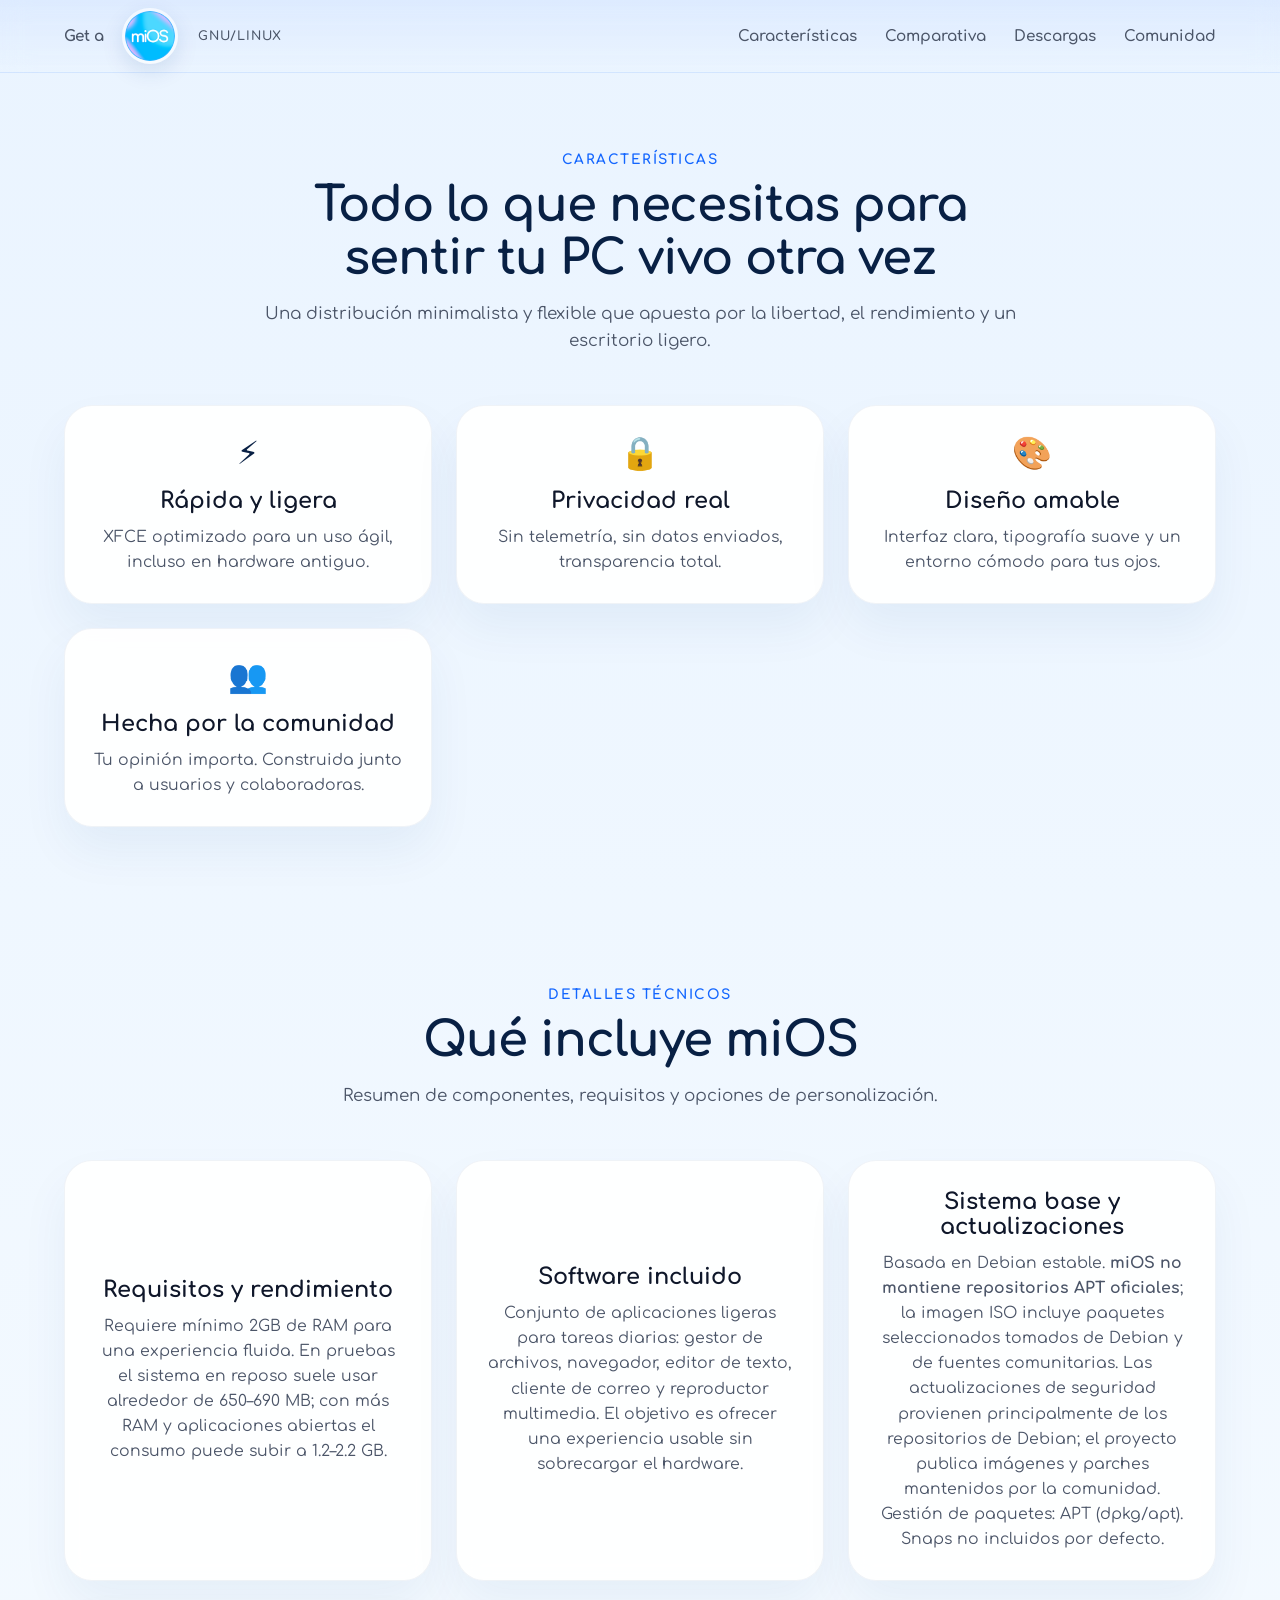
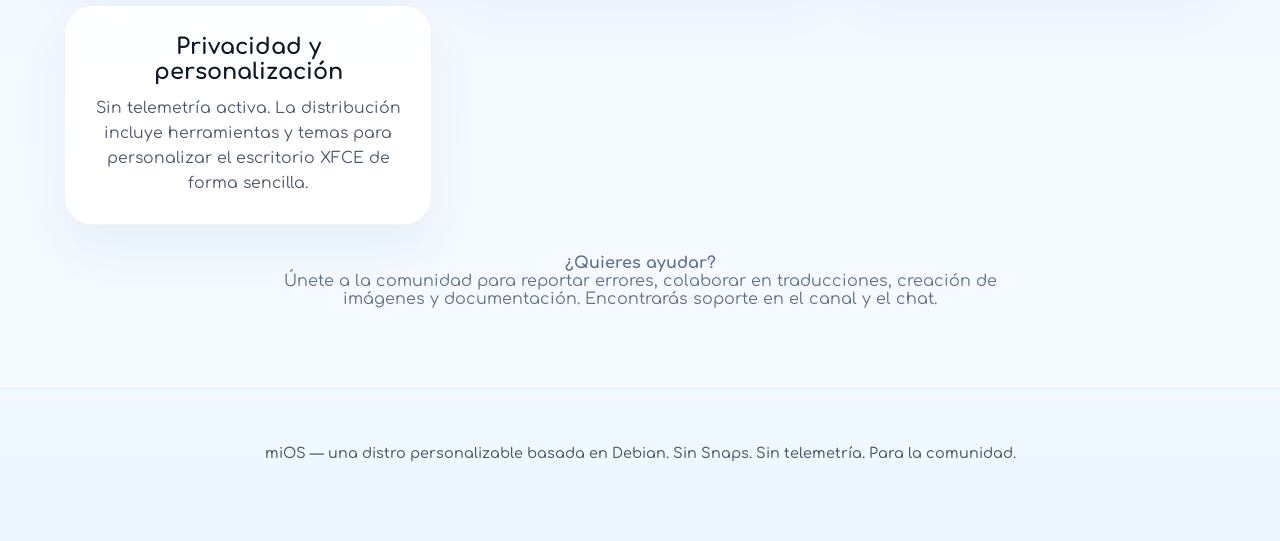
==== caracteristicas.html @ 677721b5 "Add files via upload" ====
<!DOCTYPE html>
<html lang="es">
<head>
  <meta charset="UTF-8" />
  <meta name="viewport" content="width=device-width, initial-scale=1.0" />
  <title>miOS — Características</title>
  <link rel="preconnect" href="https://fonts.googleapis.com" />
  <link rel="preconnect" href="https://fonts.gstatic.com" crossorigin />
  <link href="https://fonts.googleapis.com/css2?family=Comfortaa:wght@300;400;500;600;700&display=swap" rel="stylesheet" />
  <link rel="icon" href="favicon.svg" type="image/svg+xml" />
  <link rel="stylesheet" href="styles.css" />
</head>
<body>
  <header class="header">
    <div class="header-inner">
      <div class="brand">
        <span class="brand-get">Get a</span>
        <img class="brand-logo" src="logo-mios.png" alt="miOS logotipo" width="56" height="56" />
        <span class="brand-sub">GNU/Linux</span>
      </div>
      <nav>
        <a href="caracteristicas.html">Características</a>
        <a href="comparativa.html">Comparativa</a>
        <a href="descargas.html">Descargas</a>
        <a href="comunidad.html">Comunidad</a>
      </nav>
    </div>
  </header>

  <main>
    <section class="section">
      <div class="section-head">
        <span>Características</span>
        <h2 class="animate-letters">Todo lo que necesitas para sentir tu PC vivo otra vez</h2>
        <p>Una distribución minimalista y flexible que apuesta por la libertad, el rendimiento y un escritorio ligero.</p>
      </div>
      <div class="grid cards-grid">
        <article class="card">
          <div class="card-icon">⚡</div>
          <h3>Rápida y ligera</h3>
          <p>XFCE optimizado para un uso ágil, incluso en hardware antiguo.</p>
        </article>
        <article class="card">
          <div class="card-icon">🔒</div>
          <h3>Privacidad real</h3>
          <p>Sin telemetría, sin datos enviados, transparencia total.</p>
        </article>
        <article class="card">
          <div class="card-icon">🎨</div>
          <h3>Diseño amable</h3>
          <p>Interfaz clara, tipografía suave y un entorno cómodo para tus ojos.</p>
        </article>
        <article class="card">
          <div class="card-icon">👥</div>
          <h3>Hecha por la comunidad</h3>
          <p>Tu opinión importa. Construida junto a usuarios y colaboradoras.</p>
        </article>
      </div>
    </section>
    <section class="section">
      <div class="section-head">
        <span>Detalles técnicos</span>
        <h2 class="animate-letters">Qué incluye miOS</h2>
        <p>Resumen de componentes, requisitos y opciones de personalización.</p>
      </div>

      <div class="grid cards-grid">
        <article class="card">
          <h3>Requisitos y rendimiento</h3>
          <p>Requiere mínimo 2GB de RAM para una experiencia fluida. En pruebas el sistema en reposo suele usar alrededor de 650–690 MB; con más RAM y aplicaciones abiertas el consumo puede subir a 1.2–2.2 GB.</p>
        </article>
        <article class="card">
          <h3>Software incluido</h3>
          <p>Conjunto de aplicaciones ligeras para tareas diarias: gestor de archivos, navegador, editor de texto, cliente de correo y reproductor multimedia. El objetivo es ofrecer una experiencia usable sin sobrecargar el hardware.</p>
        </article>
        <article class="card">
          <h3>Sistema base y actualizaciones</h3>
          <p>Basada en Debian estable. <strong>miOS no mantiene repositorios APT oficiales</strong>; la imagen ISO incluye paquetes seleccionados tomados de Debian y de fuentes comunitarias. Las actualizaciones de seguridad provienen principalmente de los repositorios de Debian; el proyecto publica imágenes y parches mantenidos por la comunidad.</p>
          <p>Gestión de paquetes: APT (dpkg/apt). Snaps no incluidos por defecto.</p>
        </article>
        <article class="card">
          <h3>Privacidad y personalización</h3>
          <p>Sin telemetría activa. La distribución incluye herramientas y temas para personalizar el escritorio XFCE de forma sencilla.</p>
        </article>
      </div>

      <div style="max-width:760px;margin:28px auto 0;text-align:center;color:#5d6f8a;">
        <h4>¿Quieres ayudar?</h4>
        <p>Únete a la comunidad para reportar errores, colaborar en traducciones, creación de imágenes y documentación. Encontrarás soporte en el canal y el chat.</p>
      </div>
    </section>
  </main>

  <footer class="footer">
    <p>miOS — una distro personalizable basada en Debian. Sin Snaps. Sin telemetría. Para la comunidad.</p>
  </footer>

  <script src="script.js"></script>
</body>
</html>
---- styles.css ----
/* ========================================================
   miOS - Hoja de Estilos Oficial (Rediseño Universal y Fluido)
   Aesthetic: Clean Modern Sans, Glassmorphism & Vibrant Gradients
   Optimizado para "Tostadoras" (Hardware de 2001 a la Actualidad)
   ======================================================== */

@import url('https://fonts.googleapis.com/css2?family=Comfortaa:wght@300;400;700&display=swap');

:root {
  color-scheme: light;
  --bg: linear-gradient(180deg, #eaf4ff, #f6fbff);
  --surface: rgba(255, 255, 255, 0.92);
  --surface-pure: #ffffff;
  --surface-soft: #f4f9ff;
  --text: #082044;
  --muted: #4b5568;
  --accent: #1366ff;
  --accent-gradient: linear-gradient(135deg, #1366ff 0%, #3b86ff 40%, #80b9ff 100%);
  --accent-dark: #0b4fd1;
  --danger: #ef4444;
  --border: rgba(15, 50, 120, 0.06);
  --shadow: 0 24px 48px rgba(11, 61, 136, 0.06);
  --shadow-hover: 0 30px 60px rgba(19, 102, 255, 0.12);
  --radius: 28px;
  --btn-radius: 20px;
}

* {
  box-sizing: border-box;
  margin: 0;
  padding: 0;
}

html, body {
  min-height: 100%;
  font-family: 'Comfortaa', system-ui, -apple-system, BlinkMacSystemFont, 'Segoe UI', Roboto, 'Helvetica Neue', Arial, sans-serif;
  background: var(--bg);
  color: var(--text);
  scroll-behavior: smooth;
  text-align: center; /* Centrado base para herencia limpia */
}

body {
  -webkit-font-smoothing: antialiased;
  text-rendering: optimizeLegibility;
  position: relative;
  overflow-x: hidden;
}

/* Fondo Dinámico Ambiental (Visible en páginas secundarias y pie de página) */
body::before {
  content: "";
  position: fixed;
  top: 0; left: 0; width: 100vw; height: 100vh;
  background: 
    radial-gradient(circle at 10% 20%, rgba(19,102,255,0.06), transparent 36%),
    radial-gradient(circle at 85% 8%, rgba(59,134,255,0.04), transparent 36%),
    radial-gradient(circle at 50% 78%, rgba(128,185,255,0.03), transparent 50%);
  z-index: -2;
  pointer-events: none;
}

/* Header con Efecto Glassmorphism */
.header {
  position: fixed;
  inset: 0 0 auto 0;
  background: linear-gradient(180deg, rgba(19,102,255,0.06), rgba(255,255,255,0.04));
  backdrop-filter: blur(14px);
  -webkit-backdrop-filter: blur(14px);
  border-bottom: 1px solid rgba(19,102,255,0.06);
  z-index: 1000;
}

.header-inner {
  max-width: 1200px;
  margin: 0 auto;
  padding: 0 24px;
  height: 72px;
  display: flex;
  align-items: center;
  justify-content: space-between;
  gap: 24px;
}

.brand {
  display: flex;
  flex-direction: row;
  gap: 12px;
  align-items: center;
  text-align: left; /* Alineación limpia para la identidad visual */
}

.brand-label {
  font-size: 1.4rem;
  font-weight: 800;
  letter-spacing: -0.5px;
  background: var(--accent-gradient);
  background-size: 300% 300%;
  -webkit-background-clip: text;
  -webkit-text-fill-color: transparent;
  animation: gradientMove 8s ease infinite;
}

.brand-sub {
  font-size: 0.8rem;
  font-weight: 600;
  color: var(--muted);
  text-transform: uppercase;
  letter-spacing: 1px;
}

.brand-logo {
  width: 56px;
  height: 56px;
  object-fit: cover;
  border-radius: 50%;
  box-shadow: 0 8px 22px rgba(11, 61, 136, 0.12);
  border: 3px solid rgba(255,255,255,0.6);
}

.brand-text {
  display: flex;
  flex-direction: column;
  gap: 2px;
}

.brand-get {
  font-size: 0.95rem;
  font-weight: 700;
  color: var(--muted);
  margin-right: 6px;
  text-transform: none;
}

.brand-sub {
  font-size: 0.78rem;
  font-weight: 600;
  color: var(--muted);
  text-transform: uppercase;
  letter-spacing: 0.8px;
  margin-left: 8px;
}

nav {
  display: flex;
  gap: 28px;
  flex-wrap: wrap;
}

nav a {
  color: var(--muted);
  text-decoration: none;
  font-weight: 600;
  font-size: 0.95rem;
  transition: color 0.2s ease, transform 0.2s ease;
}

nav a:hover {
  color: var(--accent);
}

main {
  padding-top: 72px;
}

/* ========================================================
   SECCIÓN HÉROE (CON CAPTURA DE PANTALLA DE FONDO)
   ======================================================== */
.hero {
  min-height: calc(100vh - 72px);
  display: flex;
  align-items: center;
  justify-content: center;
  padding: 40px 24px;
  
  /* Filtro de iluminación + llamado a tu imagen de fondo */
  background: linear-gradient(180deg, rgba(19,102,255,0.06), rgba(128,185,255,0.03)), url('imagen.png') no-repeat center center;
  background-size: cover;
  background-attachment: scroll; /* Vital para evitar tirones (lag) en micros antiguos */
  position: relative;
}

/* Línea divisoria matemática exacta antes del corte a blanco */
.hero::after {
  content: "";
  position: absolute;
  bottom: 0;
  left: 0;
  width: 100%;
  height: 1px;
  background: linear-gradient(90deg, transparent, var(--border), transparent);
  z-index: 5;
}

.hero-shell {
  width: min(1100px, 100%);
  margin: 0 auto;
  display: flex;
  align-items: center;
  gap: 32px;
  justify-content: center;
  flex-wrap: wrap;
}

.hero-media {
  flex: 1 1 420px;
  display: flex;
  align-items: center;
  justify-content: center;
}

.device-img {
  width: 100%;
  max-width: 520px;
  height: auto;
  border-radius: var(--radius);
  box-shadow: var(--shadow);
  object-fit: cover;
}

figure { margin: 0; }

img { max-width: 100%; height: auto; display: block; }

.glow-card .card-info { padding: 36px; border-radius: var(--radius); display:flex; flex-direction:column; align-items:center; }

.hero-copy {
  position: relative;
  background: linear-gradient(180deg, rgba(255,255,255,0.95), rgba(240,249,255,0.9));
  backdrop-filter: blur(18px);
  -webkit-backdrop-filter: blur(18px);
  border: 1px solid rgba(19,102,255,0.06);
  border-radius: var(--radius);
  padding: 60px 40px;
  box-shadow: var(--shadow);
  display: flex;
  flex-direction: column;
  align-items: center; /* Centrado absoluto de los elementos hijos */
  justify-content: center;
}

.eyebrow {
  display: inline-flex;
  padding: 8px 16px;
  background: linear-gradient(90deg, rgba(19,102,255,0.08), rgba(59,134,255,0.06));
  border-radius: 999px;
  color: var(--accent);
  font-size: 0.85rem;
  font-weight: 700;
  text-transform: uppercase;
  letter-spacing: 1.2px;
  margin-bottom: 24px;
}

.hero h1.animate-letters {
  margin: 0;
  font-size: clamp(2.2rem, 5vw, 3.2rem);
  font-weight: 700;
  line-height: 1.05;
  letter-spacing: -0.5px;
  color: var(--accent-dark);
  background: none;
  -webkit-background-clip: unset;
  -webkit-text-fill-color: unset;
  animation: none;
}

.hero-text {
  margin: 24px auto 32px;
  max-width: 650px;
  color: var(--muted);
  font-size: 1.15rem;
  line-height: 1.7;
  text-align: center;
}

.hero-pill-group {
  display: inline-flex;
  flex-wrap: wrap;
  justify-content: center;
  gap: 10px;
  margin-bottom: 36px;
}

.hero-pill-group span {
  display: inline-flex;
  align-items: center;
  justify-content: center;
  padding: 10px 18px;
  border-radius: 999px;
  background: linear-gradient(90deg, rgba(19,102,255,0.06), rgba(59,134,255,0.04));
  border: 1px solid rgba(19,102,255,0.08);
  color: var(--accent);
  font-weight: 600;
  font-size: 0.9rem;
}

.hero-buttons {
  display: flex;
  justify-content: center;
  gap: 16px;
  flex-wrap: wrap;
  margin-bottom: 24px;
  width: 100%;
}

/* Botones Universales Centrados */
.btn {
  display: inline-flex;
  align-items: center;
  justify-content: center;
  padding: 14px 28px;
  border-radius: var(--btn-radius);
  font-weight: 700;
  font-size: 0.95rem;
  text-decoration: none;
  /* El uso selectivo de transform asegura aceleración nativa por GPU */
  transition: transform 0.2s cubic-bezier(0.25, 1, 0.5, 1), box-shadow 0.2s ease;
  cursor: pointer;
  will-change: transform;
}

.btn::after {
  content: '→';
  margin-left: 8px;
  transition: transform 0.2s ease;
}

.btn:hover {
  transform: translateY(-2px);
}

.btn:hover::after {
  transform: translateX(4px);
}

.primary {
  background: linear-gradient(135deg, #1366ff 0%, #2d86ff 60%);
  color: #ffffff;
  box-shadow: 0 10px 25px rgba(45, 108, 255, 0.2);
}

.primary:hover {
  box-shadow: 0 15px 30px rgba(45, 108, 255, 0.3);
}

.outline {
  color: var(--text);
  border: 1px solid rgba(11, 61, 136, 0.06);
  background: rgba(255, 255, 255, 0.88);
  backdrop-filter: blur(8px);
}

.outline:hover {
  background: rgba(255, 255, 255, 1);
  border-color: rgba(15, 23, 42, 0.3);
}

.hero-note {
  margin-top: 16px;
  color: var(--muted);
  font-size: 0.9rem;
  width: 100%;
}

/* ========================================================
   SECCIONES DE CONTENIDO (FONDO BLANCO PURO)
   ======================================================== */
.quick-links {
  background: #ffffff !important; /* Fuerza el fondo blanco solicitado */
  position: relative;
  z-index: 10;
  box-shadow: 0 -15px 40px rgba(15, 23, 42, 0.02);
}

.section {
  padding: 80px 24px;
  max-width: 1200px;
  margin: 0 auto;
}

.section-head {
  max-width: 760px;
  margin: 0 auto 50px;
  text-align: center;
  display: flex;
  flex-direction: column;
  align-items: center;
}

.section-head span {
  display: inline-block;
  margin-bottom: 12px;
  color: var(--accent);
  font-size: 0.85rem;
  font-weight: 700;
  text-transform: uppercase;
  letter-spacing: 1.5px;
}

.section-head h2 {
  margin: 0;
  font-size: clamp(2.2rem, 4vw, 3rem);
  font-weight: 800;
  letter-spacing: -1px;
  text-align: center;
}

.section-head p {
  margin-top: 16px;
  color: var(--muted);
  font-size: 1.05rem;
  line-height: 1.6;
  text-align: center;
}

/* Grillas y Tarjetas Centradas con Esquinas de 28px */
.grid {
  display: grid;
  gap: 24px;
}

.cards-grid {
  grid-template-columns: repeat(auto-fit, minmax(280px, 1fr));
  width: 100%;
}

.card,
.compare-card,
.community-card,
.download-card {
  background: var(--surface);
  backdrop-filter: blur(10px);
  -webkit-backdrop-filter: blur(10px);
  border: 1px solid var(--border);
  border-radius: var(--radius);
  padding: 28px;
  box-shadow: var(--shadow);
  display: flex;
  flex-direction: column;
  align-items: center; /* Todo el contenido interno centrado */
  justify-content: center;
  text-align: center;
  transition: transform 0.25s cubic-bezier(0.25, 1, 0.5, 1), box-shadow 0.25s ease;
  will-change: transform;
}

.card > a { display: block; width: 100%; height: 100%; color: inherit; text-decoration: none; }
.card > a:focus { outline: none; }

.card:hover,
.compare-card:hover,
.community-card:hover,
.download-card:hover {
  transform: translateY(-4px);
  box-shadow: var(--shadow-hover);
  border-color: rgba(45, 108, 255, 0.25);
}

.card-icon {
  font-size: 2rem;
  margin-bottom: 16px;
  display: inline-block;
}

.card h3,
.compare-card h3,
.community-card h3,
.download-card h3 {
  font-size: 1.4rem;
  font-weight: 700;
  margin-bottom: 12px;
  color: #0f172a;
  text-align: center;
}

.card p,
.compare-card p,
.community-card p,
.download-card p {
  color: var(--muted);
  line-height: 1.6;
  font-size: 0.98rem;
  text-align: center;
}

/* Sección Comparativa */
.compare-grid {
  grid-template-columns: repeat(auto-fit, minmax(320px, 1fr));
}

.compare-card {
  align-items: center;
}

.compare-brand {
  display: flex;
  flex-direction: column;
  align-items: center;
  gap: 12px;
  margin-bottom: 24px;
}

.miOS-mark {
  display: inline-flex;
  align-items: center;
  justify-content: center;
  padding: 6px 16px;
  border-radius: 999px;
  background: linear-gradient(135deg, rgba(45, 108, 255, 0.15), rgba(138, 43, 226, 0.15));
  color: var(--accent);
  font-weight: 700;
  font-size: 0.9rem;
}

.compare-card ul {
  list-style: none;
  display: flex;
  flex-direction: column;
  gap: 12px;
  width: 100%;
}

.compare-card li {
  font-size: 0.95rem;
  color: var(--muted);
  line-height: 1.5;
  text-align: center;
}

.compare-card.highlight {
  border-color: rgba(138, 43, 226, 0.3);
  background: linear-gradient(180deg, rgba(255, 255, 255, 0.9), rgba(248, 250, 252, 0.6));
}

/* Sección Descargas Unificada con Degradados */
.glow-card {
  max-width: 850px;
  margin: 0 auto;
  background: linear-gradient(180deg, rgba(255,255,255,0.96), rgba(240,249,255,0.9));
  border: 1px solid rgba(19,102,255,0.06);
  box-shadow: 0 28px 64px rgba(11, 61, 136, 0.06);
  display: flex;
  flex-direction: column;
  align-items: center;
}

.glow-card .card-info h3 {
  font-size: 1.8rem;
  background: var(--accent-gradient);
  background-size: 300% 300%;
  -webkit-background-clip: text;
  -webkit-text-fill-color: transparent;
  margin-bottom: 12px;
  animation: gradientMove 6s ease infinite;
}

.download-links-wrapper {
  display: flex;
  flex-direction: column;
  gap: 16px;
  margin-top: 28px;
  width: 100%;
  justify-content: center;
}

@media (min-width: 768px) {
  .download-links-wrapper {
    flex-direction: row;
  }
}

.btn.gradient-btn {
  flex: 1;
  background: linear-gradient(135deg, #1366ff, #3b86ff);
  color: #ffffff;
  border: none;
  border-radius: var(--btn-radius);
  padding: 16px 24px;
  font-weight: 700;
  box-shadow: 0 8px 20px rgba(45, 108, 255, 0.15);
}

.btn.gradient-btn:hover {
  background: linear-gradient(135deg, #1ebd74, #2d6cff);
  box-shadow: 0 12px 28px rgba(30, 189, 116, 0.25);
}

.btn.gradient-btn.alternate {
  background: linear-gradient(135deg, #8a2be2, #1ebd74);
  box-shadow: 0 8px 20px rgba(138, 43, 226, 0.15);
}

.btn.gradient-btn.alternate:hover {
  background: linear-gradient(135deg, #2d6cff, #8a2be2);
  box-shadow: 0 12px 28px rgba(45, 108, 255, 0.25);
}

/* Descargas: items con miniatura de dispositivos */
.download-item {
  display: flex;
  gap: 18px;
  align-items: center;
  background: rgba(255,255,255,0.98);
  border: 1px solid var(--border);
  border-radius: 18px;
  padding: 12px;
  box-shadow: 0 8px 24px rgba(11, 61, 136, 0.04);
  width: 100%;
}

.download-thumb {
  width: 140px;
  height: auto;
  border-radius: 12px;
  object-fit: cover;
  flex: 0 0 140px;
}

.download-info {
  flex: 1;
  text-align: left;
}

.download-info .btn { margin: 0; }

@media (max-width: 767px) {
  .download-links-wrapper { flex-direction: column; }
  .download-item { flex-direction: column; text-align: center; }
  .download-thumb { width: 60%; flex: 0 0 auto; }
  .download-info { text-align: center; }
}

/* Código y pre-etiquetas */
pre {
  background: #0f172a;
  color: #f8fafc;
  padding: 16px;
  border-radius: 14px;
  overflow-x: auto;
  font-family: monospace;
  font-size: 0.9rem;
  margin: 14px auto 0;
  display: inline-block;
  max-width: 100%;
  text-align: left; /* El código se mantiene legible de izquierda a derecha */
}

/* Footer Centrado */
.footer {
  padding: 56px 24px 80px;
  text-align: center;
  border-top: 1px solid rgba(19,102,255,0.05);
  background: linear-gradient(180deg, rgba(240,249,255,0.9), rgba(235,245,255,0.94));
}

.footer p {
  font-size: 0.9rem;
  color: var(--muted);
  font-weight: 500;
  margin: 0 auto;
}

/* Preservar estricto el caso del nombre de la marca miOS */
.animate-letters, .brand-label, .miOS-mark {
  text-transform: none !important;
}

/* ========================================================
   SISTEMA DE ANIMACIONES CON ACELERACIÓN POR HARDWARE (GPU)
   ======================================================== */

/* 1. Movimiento del Gradiente Textual */
@keyframes gradientMove {
  0% { background-position: 0% 50%; }
  50% { background-position: 100% 50%; }
  100% { background-position: 0% 50%; }
}

/* 2. Animación ligera de carga de texto */
.letter {
  display: inline-block;
  opacity: 0;
  transform: translateY(6px);
  animation: letterFade 500ms cubic-bezier(0.16, 1, 0.3, 1) forwards;
  will-change: transform, opacity;
}

@keyframes letterFade {
  to { opacity: 1; transform: translateY(0); }
}

/* 3. Rebote sutil del Emoji sin romper la estructura */
.emoji {
  display: inline-block;
  animation: emojiBounce 3s ease-in-out infinite;
  will-change: transform;
}

@keyframes emojiBounce {
  0%, 100% { transform: translateY(0); }
  50% { transform: translateY(-4px); }
}

/* Soporte de accesibilidad para evitar consumo de batería o mareos en PCs muy antiguas */
@media (prefers-reduced-motion: reduce) {
  *, .brand-label, .hero h1.animate-letters, .emoji, .btn {
    animation: none !important;
    transition: none !important;
    transform: none !important;
    backdrop-filter: none !important;
  }
}

/* Media Queries Responsivas Completamente Centradas */
@media (max-width: 768px) {
  .header-inner {
    height: auto;
    padding: 14px 24px;
    flex-direction: column;
    gap: 12px;
    align-items: center;
  }
  .brand {
    align-items: center;
    text-align: center;
  }
  .brand-logo { width: 48px; height: 48px; }
  .hero-shell {
    flex-direction: column;
    gap: 18px;
  }
  nav {
    justify-content: center;
  }
  main {
    padding-top: 120px;
  }
  .hero-copy {
    padding: 36px 18px;
  }
  .section {
    padding: 60px 20px;
  }
}

/* Instagram announcement badge */
.instagram-announcement {
  margin: 24px auto;
  text-align: center;
}
.instagram-announcement .badge.nuevo {
  display: inline-block;
  padding: 6px 14px;
  border-radius: 999px;
  background: linear-gradient(90deg, #7b61ff 0%, #a86bff 100%);
  color: #ffffff;
  font-weight: 800;
  font-size: 0.85rem;
  letter-spacing: 1px;
  margin-bottom: 12px;
  box-shadow: 0 10px 30px rgba(122,63,255,0.12);
}
.instagram-announcement .instagram-text {
  display: inline-block;
  margin: 0;
  padding: 14px 18px;
  background: var(--surface);
  border: 1px solid var(--border);
  border-radius: var(--radius);
  box-shadow: var(--shadow);
  color: var(--text);
  font-weight: 600;
}
.instagram-announcement .instagram-text a {
  color: var(--accent-dark);
  text-decoration: none;
  font-weight: 700;
}
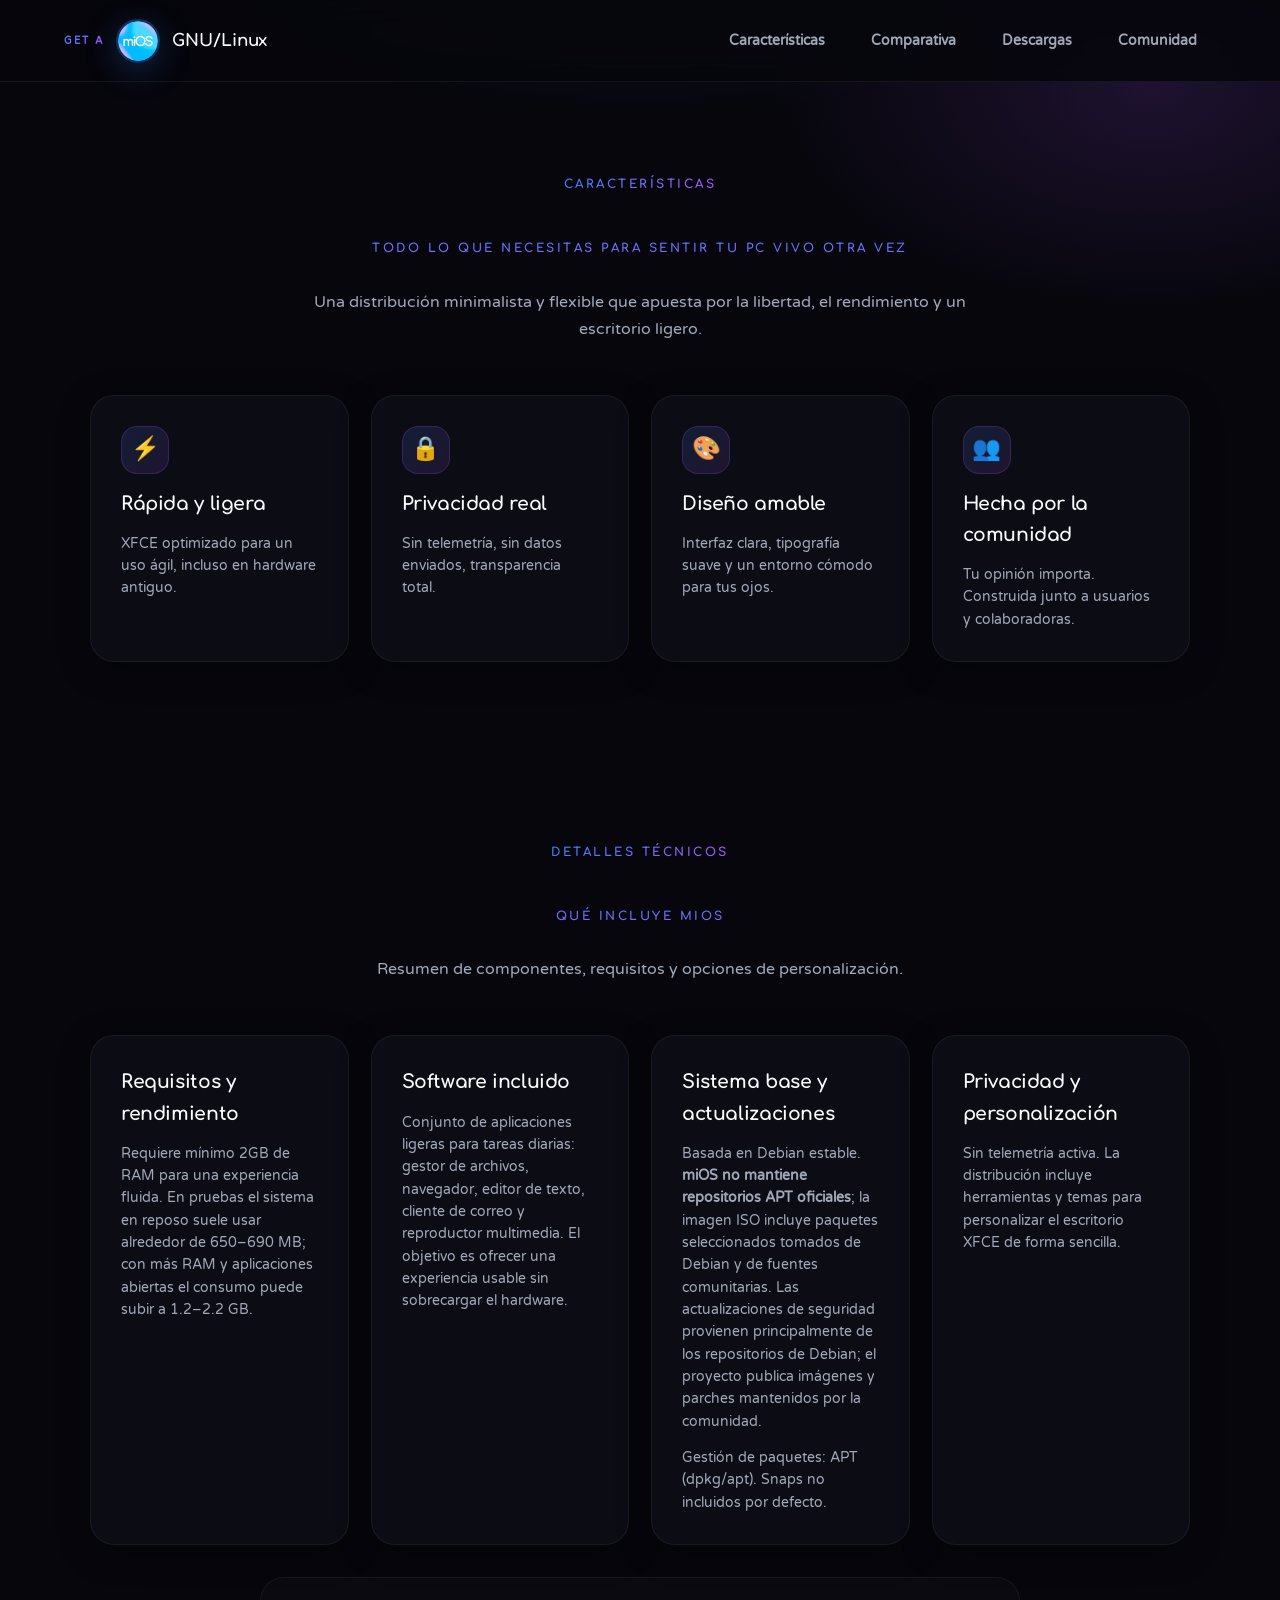
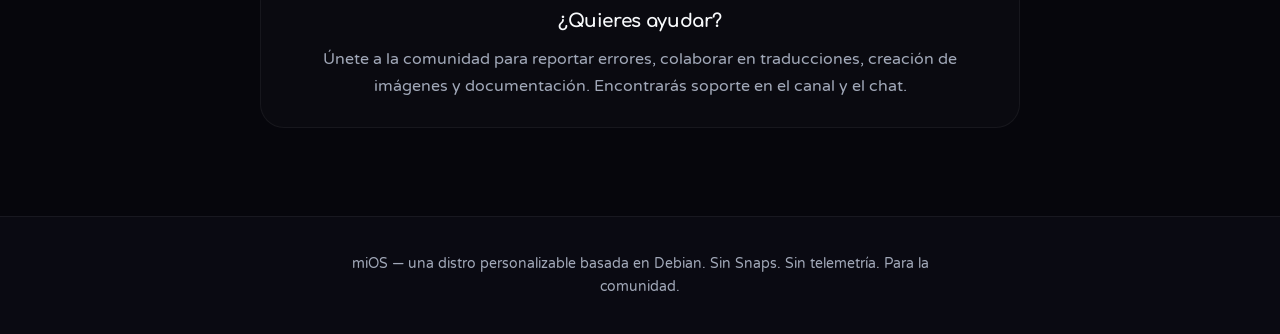
==== commit 745fdf07: "Add files via upload" ====
--- a/caracteristicas.html
+++ b/caracteristicas.html
@@ -6,18 +6,18 @@
   <title>miOS — Características</title>
   <link rel="preconnect" href="https://fonts.googleapis.com" />
   <link rel="preconnect" href="https://fonts.gstatic.com" crossorigin />
-  <link href="https://fonts.googleapis.com/css2?family=Comfortaa:wght@300;400;500;600;700&display=swap" rel="stylesheet" />
+  <link href="https://fonts.googleapis.com/css2?family=Comfortaa:wght@400;600;700&family=Varela+Round&display=swap" rel="stylesheet" />
   <link rel="icon" href="favicon.svg" type="image/svg+xml" />
   <link rel="stylesheet" href="styles.css" />
 </head>
 <body>
   <header class="header">
     <div class="header-inner">
-      <div class="brand">
+      <a href="index.html" class="brand">
         <span class="brand-get">Get a</span>
-        <img class="brand-logo" src="logo-mios.png" alt="miOS logotipo" width="56" height="56" />
+        <img class="brand-logo" src="logo-mios.png" alt="miOS logotipo" width="44" height="44" />
         <span class="brand-sub">GNU/Linux</span>
-      </div>
+      </a>
       <nav>
         <a href="caracteristicas.html">Características</a>
         <a href="comparativa.html">Comparativa</a>
@@ -84,7 +84,7 @@
         </article>
       </div>
 
-      <div style="max-width:760px;margin:28px auto 0;text-align:center;color:#5d6f8a;">
+      <div class="cta-block">
         <h4>¿Quieres ayudar?</h4>
         <p>Únete a la comunidad para reportar errores, colaborar en traducciones, creación de imágenes y documentación. Encontrarás soporte en el canal y el chat.</p>
       </div>
--- a/styles.css
+++ b/styles.css
@@ -1,28 +1,45 @@
-/* ========================================================
-   miOS - Hoja de Estilos Oficial (Rediseño Universal y Fluido)
-   Aesthetic: Clean Modern Sans, Glassmorphism & Vibrant Gradients
-   Optimizado para "Tostadoras" (Hardware de 2001 a la Actualidad)
-   ======================================================== */
-
-@import url('https://fonts.googleapis.com/css2?family=Comfortaa:wght@300;400;700&display=swap');
+/* ==========================================================================
+   miOS — Sistema de diseño (Comfortaa + Varela Round · azul · púrpura)
+   ========================================================================== */
+
+@import url('https://fonts.googleapis.com/css2?family=Comfortaa:wght@400;600;700&family=Varela+Round&display=swap');
 
 :root {
-  color-scheme: light;
-  --bg: linear-gradient(180deg, #eaf4ff, #f6fbff);
-  --surface: rgba(255, 255, 255, 0.92);
-  --surface-pure: #ffffff;
-  --surface-soft: #f4f9ff;
-  --text: #082044;
-  --muted: #4b5568;
-  --accent: #1366ff;
-  --accent-gradient: linear-gradient(135deg, #1366ff 0%, #3b86ff 40%, #80b9ff 100%);
-  --accent-dark: #0b4fd1;
-  --danger: #ef4444;
-  --border: rgba(15, 50, 120, 0.06);
-  --shadow: 0 24px 48px rgba(11, 61, 136, 0.06);
-  --shadow-hover: 0 30px 60px rgba(19, 102, 255, 0.12);
-  --radius: 28px;
-  --btn-radius: 20px;
+  --white: #ffffff;
+  --black: #050508;
+  --bg-dark: #06060c;
+  --bg-card: #0c0c14;
+  --bg-card-hover: #12121c;
+  --bg-contrast: #0a0a12;
+  --bg-elevated: #101018;
+
+  --text-light: #f8fafc;
+  --text-muted: #a1a8b8;
+
+  --accent-blue: #3b82f6;
+  --accent-blue-bright: #60a5fa;
+  --accent-purple: #a855f7;
+  --accent-purple-deep: #7c3aed;
+  --accent-cyan: #22d3ee;
+
+  --gradient-accent: linear-gradient(135deg, var(--accent-blue) 0%, var(--accent-purple) 100%);
+  --gradient-glow: radial-gradient(ellipse 80% 60% at 50% -20%, rgba(59, 130, 246, 0.22) 0%, transparent 55%),
+    radial-gradient(ellipse 60% 50% at 90% 10%, rgba(168, 85, 247, 0.15) 0%, transparent 50%);
+
+  --font-headings: 'Comfortaa', sans-serif;
+  --font-body: 'Varela Round', sans-serif;
+
+  --radius-md: 16px;
+  --radius-lg: 20px;
+  --radius-xl: 24px;
+  --radius-pill: 999px;
+
+  --shadow-soft: 0 8px 32px rgba(0, 0, 0, 0.35);
+  --shadow-card: 0 12px 40px rgba(0, 0, 0, 0.4), 0 0 0 1px rgba(255, 255, 255, 0.04);
+  --shadow-glow-blue: 0 8px 32px rgba(59, 130, 246, 0.25);
+  --shadow-glow-purple: 0 8px 32px rgba(168, 85, 247, 0.2);
+
+  --transition: all 0.35s cubic-bezier(0.16, 1, 0.3, 1);
 }
 
 * {
@@ -31,749 +48,927 @@
   padding: 0;
 }
 
-html, body {
-  min-height: 100%;
-  font-family: 'Comfortaa', system-ui, -apple-system, BlinkMacSystemFont, 'Segoe UI', Roboto, 'Helvetica Neue', Arial, sans-serif;
-  background: var(--bg);
-  color: var(--text);
+html {
   scroll-behavior: smooth;
-  text-align: center; /* Centrado base para herencia limpia */
 }
 
 body {
+  background-color: var(--bg-dark);
+  background-image: var(--gradient-glow);
+  background-attachment: fixed;
+  color: var(--text-light);
+  font-family: var(--font-body);
+  line-height: 1.65;
+  overflow-x: hidden;
   -webkit-font-smoothing: antialiased;
-  text-rendering: optimizeLegibility;
-  position: relative;
-  overflow-x: hidden;
-}
-
-/* Fondo Dinámico Ambiental (Visible en páginas secundarias y pie de página) */
-body::before {
-  content: "";
-  position: fixed;
-  top: 0; left: 0; width: 100vw; height: 100vh;
-  background: 
-    radial-gradient(circle at 10% 20%, rgba(19,102,255,0.06), transparent 36%),
-    radial-gradient(circle at 85% 8%, rgba(59,134,255,0.04), transparent 36%),
-    radial-gradient(circle at 50% 78%, rgba(128,185,255,0.03), transparent 50%);
-  z-index: -2;
-  pointer-events: none;
-}
-
-/* Header con Efecto Glassmorphism */
+}
+
+h1, h2, h3, h4,
+.section-head h2,
+.section-head h3,
+.hero h1,
+.card h3,
+.compare-info h3,
+.downloads-title-box h3,
+.glow-card h3,
+.community-card h3 {
+  font-family: var(--font-headings);
+  font-weight: 700;
+  letter-spacing: -0.02em;
+}
+
+/* ==========================================================================
+   HEADER & NAVEGACIÓN
+   ========================================================================== */
 .header {
-  position: fixed;
-  inset: 0 0 auto 0;
-  background: linear-gradient(180deg, rgba(19,102,255,0.06), rgba(255,255,255,0.04));
-  backdrop-filter: blur(14px);
-  -webkit-backdrop-filter: blur(14px);
-  border-bottom: 1px solid rgba(19,102,255,0.06);
-  z-index: 1000;
+  background: rgba(6, 6, 12, 0.88);
+  backdrop-filter: blur(16px);
+  -webkit-backdrop-filter: blur(16px);
+  border-bottom: 1px solid rgba(255, 255, 255, 0.06);
+  position: sticky;
+  top: 0;
+  z-index: 100;
+  transition: transform 0.35s cubic-bezier(0.16, 1, 0.3, 1);
 }
 
 .header-inner {
   max-width: 1200px;
   margin: 0 auto;
-  padding: 0 24px;
-  height: 72px;
-  display: flex;
+  padding: 18px 24px;
+  display: flex;
+  justify-content: space-between;
   align-items: center;
-  justify-content: space-between;
-  gap: 24px;
 }
 
 .brand {
   display: flex;
-  flex-direction: row;
+  align-items: center;
   gap: 12px;
-  align-items: center;
-  text-align: left; /* Alineación limpia para la identidad visual */
-}
-
-.brand-label {
-  font-size: 1.4rem;
-  font-weight: 800;
-  letter-spacing: -0.5px;
-  background: var(--accent-gradient);
-  background-size: 300% 300%;
+  text-decoration: none;
+}
+
+.brand-get {
+  font-family: var(--font-body);
+  font-size: 0.65rem;
+  text-transform: uppercase;
+  letter-spacing: 2px;
+  background: var(--gradient-accent);
   -webkit-background-clip: text;
-  -webkit-text-fill-color: transparent;
-  animation: gradientMove 8s ease infinite;
+  background-clip: text;
+  color: transparent;
+  font-weight: 700;
+}
+
+.brand-logo {
+  border-radius: var(--radius-pill);
+  width: 44px;
+  height: 44px;
+  object-fit: cover;
+  box-shadow: var(--shadow-glow-blue);
+  border: 2px solid rgba(59, 130, 246, 0.35);
 }
 
 .brand-sub {
-  font-size: 0.8rem;
-  font-weight: 600;
-  color: var(--muted);
-  text-transform: uppercase;
-  letter-spacing: 1px;
-}
-
-.brand-logo {
-  width: 56px;
-  height: 56px;
-  object-fit: cover;
-  border-radius: 50%;
-  box-shadow: 0 8px 22px rgba(11, 61, 136, 0.12);
-  border: 3px solid rgba(255,255,255,0.6);
-}
-
-.brand-text {
-  display: flex;
-  flex-direction: column;
-  gap: 2px;
-}
-
-.brand-get {
-  font-size: 0.95rem;
-  font-weight: 700;
-  color: var(--muted);
-  margin-right: 6px;
-  text-transform: none;
-}
-
-.brand-sub {
-  font-size: 0.78rem;
-  font-weight: 600;
-  color: var(--muted);
-  text-transform: uppercase;
-  letter-spacing: 0.8px;
-  margin-left: 8px;
+  font-family: var(--font-headings);
+  font-weight: 700;
+  font-size: 1.05rem;
+  color: var(--text-light);
 }
 
 nav {
   display: flex;
-  gap: 28px;
   flex-wrap: wrap;
+  gap: 8px;
+  justify-content: center;
 }
 
 nav a {
-  color: var(--muted);
+  color: var(--text-muted);
   text-decoration: none;
-  font-weight: 600;
-  font-size: 0.95rem;
-  transition: color 0.2s ease, transform 0.2s ease;
+  font-family: var(--font-body);
+  font-size: 0.88rem;
+  font-weight: 700;
+  padding: 10px 18px;
+  border-radius: var(--radius-pill);
+  transition: var(--transition);
+  border: 1px solid transparent;
 }
 
 nav a:hover {
-  color: var(--accent);
-}
-
-main {
-  padding-top: 72px;
-}
-
-/* ========================================================
-   SECCIÓN HÉROE (CON CAPTURA DE PANTALLA DE FONDO)
-   ======================================================== */
+  color: var(--text-light);
+  background: rgba(255, 255, 255, 0.05);
+  border-color: rgba(168, 85, 247, 0.25);
+}
+
+/* ==========================================================================
+   HERO
+   ========================================================================== */
 .hero {
-  min-height: calc(100vh - 72px);
-  display: flex;
-  align-items: center;
-  justify-content: center;
-  padding: 40px 24px;
-  
-  /* Filtro de iluminación + llamado a tu imagen de fondo */
-  background: linear-gradient(180deg, rgba(19,102,255,0.06), rgba(128,185,255,0.03)), url('imagen.png') no-repeat center center;
-  background-size: cover;
-  background-attachment: scroll; /* Vital para evitar tirones (lag) en micros antiguos */
+  padding: 48px 24px 88px;
+  text-align: center;
   position: relative;
 }
 
-/* Línea divisoria matemática exacta antes del corte a blanco */
-.hero::after {
+.hero::before {
   content: "";
   position: absolute;
-  bottom: 0;
-  left: 0;
-  width: 100%;
-  height: 1px;
-  background: linear-gradient(90deg, transparent, var(--border), transparent);
-  z-index: 5;
+  inset: 0;
+  background: radial-gradient(circle at 50% 0%, rgba(59, 130, 246, 0.12) 0%, transparent 50%),
+    radial-gradient(circle at 80% 30%, rgba(168, 85, 247, 0.08) 0%, transparent 45%);
+  pointer-events: none;
 }
 
 .hero-shell {
-  width: min(1100px, 100%);
+  max-width: 1000px;
   margin: 0 auto;
   display: flex;
+  flex-direction: column;
   align-items: center;
-  gap: 32px;
-  justify-content: center;
-  flex-wrap: wrap;
-}
-
-.hero-media {
-  flex: 1 1 420px;
-  display: flex;
-  align-items: center;
-  justify-content: center;
-}
-
-.device-img {
-  width: 100%;
-  max-width: 520px;
-  height: auto;
-  border-radius: var(--radius);
-  box-shadow: var(--shadow);
-  object-fit: cover;
-}
-
-figure { margin: 0; }
-
-img { max-width: 100%; height: auto; display: block; }
-
-.glow-card .card-info { padding: 36px; border-radius: var(--radius); display:flex; flex-direction:column; align-items:center; }
+  gap: 36px;
+  position: relative;
+  z-index: 1;
+}
 
 .hero-copy {
-  position: relative;
-  background: linear-gradient(180deg, rgba(255,255,255,0.95), rgba(240,249,255,0.9));
-  backdrop-filter: blur(18px);
-  -webkit-backdrop-filter: blur(18px);
-  border: 1px solid rgba(19,102,255,0.06);
-  border-radius: var(--radius);
-  padding: 60px 40px;
-  box-shadow: var(--shadow);
-  display: flex;
-  flex-direction: column;
-  align-items: center; /* Centrado absoluto de los elementos hijos */
-  justify-content: center;
+  max-width: 750px;
 }
 
 .eyebrow {
-  display: inline-flex;
-  padding: 8px 16px;
-  background: linear-gradient(90deg, rgba(19,102,255,0.08), rgba(59,134,255,0.06));
-  border-radius: 999px;
-  color: var(--accent);
-  font-size: 0.85rem;
-  font-weight: 700;
+  font-family: var(--font-headings);
   text-transform: uppercase;
-  letter-spacing: 1.2px;
-  margin-bottom: 24px;
-}
-
-.hero h1.animate-letters {
-  margin: 0;
-  font-size: clamp(2.2rem, 5vw, 3.2rem);
-  font-weight: 700;
-  line-height: 1.05;
-  letter-spacing: -0.5px;
-  color: var(--accent-dark);
-  background: none;
-  -webkit-background-clip: unset;
-  -webkit-text-fill-color: unset;
-  animation: none;
+  background: var(--gradient-accent);
+  -webkit-background-clip: text;
+  background-clip: text;
+  color: transparent;
+  letter-spacing: 3px;
+  font-weight: 700;
+  font-size: 0.75rem;
+  margin-bottom: 14px;
+  display: inline-block;
+}
+
+.hero h1 {
+  font-size: clamp(2.4rem, 6vw, 3.5rem);
+  margin-bottom: 18px;
 }
 
 .hero-text {
-  margin: 24px auto 32px;
-  max-width: 650px;
-  color: var(--muted);
-  font-size: 1.15rem;
-  line-height: 1.7;
-  text-align: center;
+  font-size: 1.12rem;
+  color: var(--text-muted);
+  margin-bottom: 26px;
 }
 
 .hero-pill-group {
-  display: inline-flex;
+  display: flex;
   flex-wrap: wrap;
   justify-content: center;
   gap: 10px;
-  margin-bottom: 36px;
+  margin-bottom: 30px;
 }
 
 .hero-pill-group span {
+  background: rgba(255, 255, 255, 0.04);
+  border: 1px solid rgba(168, 85, 247, 0.2);
+  color: var(--text-muted);
+  padding: 8px 16px;
+  border-radius: var(--radius-pill);
+  font-size: 0.78rem;
+  box-shadow: var(--shadow-soft);
+}
+
+.hero-buttons {
+  display: flex;
+  justify-content: center;
+  flex-wrap: wrap;
+  gap: 14px;
+  margin-bottom: 18px;
+}
+
+.hero-note {
+  font-size: 0.8rem;
+  color: rgba(255, 255, 255, 0.45);
+}
+
+.hero-media {
+  width: 100%;
+  max-width: 680px;
+  border-radius: var(--radius-xl);
+  background: var(--bg-elevated);
+  border: 1px solid rgba(59, 130, 246, 0.15);
+  padding: 14px;
+  box-shadow: var(--shadow-card), var(--shadow-glow-purple);
+}
+
+.device-img {
+  width: 100%;
+  height: auto;
+  display: block;
+  border-radius: var(--radius-lg);
+}
+
+/* ==========================================================================
+   QUICK LINKS (diagonal)
+   ========================================================================== */
+.quick-links {
+  background: var(--bg-contrast);
+  position: relative;
+  padding: 100px 24px 88px;
+}
+
+.quick-links::before {
+  content: "";
+  position: absolute;
+  top: -40px;
+  left: 0;
+  width: 100%;
+  height: 42px;
+  background: var(--bg-contrast);
+  clip-path: polygon(0 100%, 100% 0, 100% 100%);
+}
+
+/* ==========================================================================
+   SECCIONES
+   ========================================================================== */
+.section {
+  max-width: 1200px;
+  margin: 0 auto;
+  padding: 88px 24px;
+}
+
+.section-head {
+  text-align: center;
+  margin-bottom: 52px;
+  max-width: 720px;
+  margin-left: auto;
+  margin-right: auto;
+}
+
+.section-head span {
+  font-family: var(--font-headings);
+  font-size: 0.75rem;
+  text-transform: uppercase;
+  letter-spacing: 2.5px;
+  background: var(--gradient-accent);
+  -webkit-background-clip: text;
+  background-clip: text;
+  color: transparent;
+  font-weight: 700;
+  display: inline-block;
+  margin-bottom: 14px;
+}
+
+.section-head h2 {
+  font-size: clamp(1.75rem, 4vw, 2.35rem);
+  margin-bottom: 16px;
+}
+
+.section-head p {
+  color: var(--text-muted);
+  font-size: 1.02rem;
+}
+
+.section-head h3 {
+  font-size: 1.35rem;
+  margin-bottom: 12px;
+}
+
+.grid {
+  display: grid;
+  gap: 22px;
+  max-width: 1100px;
+  margin: 0 auto;
+}
+
+.cards-grid {
+  grid-template-columns: repeat(auto-fit, minmax(220px, 1fr));
+}
+
+/* Tarjetas */
+.card {
+  background: var(--bg-card);
+  border-radius: var(--radius-xl);
+  padding: 30px;
+  border: 1px solid rgba(255, 255, 255, 0.06);
+  transition: var(--transition);
+  display: flex;
+  flex-direction: column;
+  gap: 14px;
+  box-shadow: var(--shadow-soft);
+}
+
+.card.in-view {
+  animation: card-rise 0.55s cubic-bezier(0.16, 1, 0.3, 1) both;
+}
+
+@keyframes card-rise {
+  from {
+    opacity: 0.6;
+    transform: translateY(12px);
+  }
+  to {
+    opacity: 1;
+    transform: translateY(0);
+  }
+}
+
+.card:hover {
+  border-color: rgba(59, 130, 246, 0.35);
+  transform: translateY(-4px);
+  background: var(--bg-card-hover);
+  box-shadow: var(--shadow-card), var(--shadow-glow-blue);
+}
+
+.card-icon {
+  font-size: 1.45rem;
+  background: linear-gradient(135deg, rgba(59, 130, 246, 0.15), rgba(168, 85, 247, 0.12));
+  width: 48px;
+  height: 48px;
+  display: flex;
+  align-items: center;
+  justify-content: center;
+  border-radius: var(--radius-md);
+  border: 1px solid rgba(168, 85, 247, 0.2);
+}
+
+.card h3 {
+  font-size: 1.18rem;
+}
+
+.card p {
+  font-size: 0.9rem;
+  color: var(--text-muted);
+  line-height: 1.55;
+}
+
+.card small,
+.card .quote-author {
+  color: var(--accent-blue-bright);
+  font-weight: 700;
+  margin-top: 8px;
+  display: block;
+  font-size: 0.85rem;
+}
+
+/* ==========================================================================
+   COMPARATIVA (compare-box)
+   ========================================================================== */
+.compare-container {
+  display: grid;
+  grid-template-columns: repeat(auto-fit, minmax(300px, 1fr));
+  gap: 28px;
+  max-width: 1000px;
+  margin: 0 auto;
+}
+
+.compare-box {
+  background: var(--bg-card);
+  border-radius: var(--radius-xl);
+  border: 1px solid rgba(255, 255, 255, 0.06);
+  overflow: hidden;
+  box-shadow: var(--shadow-soft);
+  transition: var(--transition);
+  display: flex;
+  flex-direction: column;
+}
+
+.compare-box:hover {
+  transform: translateY(-3px);
+  box-shadow: var(--shadow-card);
+}
+
+.compare-box.active {
+  border-color: rgba(59, 130, 246, 0.45);
+  box-shadow: var(--shadow-card), var(--shadow-glow-blue), 0 0 60px rgba(168, 85, 247, 0.08);
+  background: linear-gradient(180deg, rgba(59, 130, 246, 0.06) 0%, var(--bg-card) 40%);
+}
+
+.compare-logo-wrapper {
+  display: flex;
+  align-items: center;
+  justify-content: center;
+  min-height: 160px;
+  padding: 28px;
+  border-radius: 0;
+}
+
+.compare-logo-wrapper img {
+  max-height: 72px;
+  max-width: 100%;
+  object-fit: contain;
+}
+
+.compare-logo-mios {
+  background: linear-gradient(135deg, rgba(59, 130, 246, 0.35), rgba(168, 85, 247, 0.35));
+}
+
+.compare-info {
+  padding: 28px 32px 36px;
+  display: flex;
+  flex-direction: column;
+  gap: 16px;
+}
+
+.compare-info h3 {
+  font-size: 1.45rem;
+}
+
+.compare-info .tagline,
+.compare-tag {
+  font-size: 0.9rem;
+  color: var(--text-muted);
+}
+
+.specs-list {
+  list-style: none;
+  display: flex;
+  flex-direction: column;
+  gap: 14px;
+}
+
+.specs-list li {
+  font-size: 0.9rem;
+  color: var(--text-muted);
+  display: flex;
+  align-items: flex-start;
+  gap: 10px;
+  line-height: 1.5;
+}
+
+.compare-box.active .specs-list li {
+  color: #e2e8f0;
+}
+
+/* Legacy compare-card (si se usa en otro lugar) */
+.compare-grid {
+  display: grid;
+  grid-template-columns: repeat(auto-fit, minmax(300px, 1fr));
+  gap: 28px;
+  max-width: 1000px;
+  margin: 40px auto 0;
+}
+
+.compare-card {
+  background: var(--bg-card);
+  border-radius: var(--radius-xl);
+  border: 1px solid rgba(255, 255, 255, 0.06);
+  padding: 32px;
+  display: flex;
+  flex-direction: column;
+  gap: 24px;
+  transition: var(--transition);
+  box-shadow: var(--shadow-soft);
+}
+
+.compare-card.highlight {
+  border-color: rgba(168, 85, 247, 0.4);
+  box-shadow: var(--shadow-glow-purple);
+  background: radial-gradient(circle at top, rgba(168, 85, 247, 0.08) 0%, var(--bg-card) 55%);
+}
+
+.compare-brand {
+  display: flex;
+  flex-direction: column;
+  align-items: center;
+  justify-content: center;
+  gap: 16px;
+  background: rgba(255, 255, 255, 0.02);
+  border: 1px solid rgba(255, 255, 255, 0.06);
+  padding: 24px;
+  border-radius: var(--radius-lg);
+  min-height: 180px;
+  text-align: center;
+}
+
+.compare-brand img {
+  max-height: 80px;
+  max-width: 100%;
+  object-fit: contain;
+}
+
+.miOS-mark {
+  background: var(--gradient-accent);
+  color: var(--black) !important;
+  font-family: var(--font-headings);
+  font-weight: 700;
+  font-size: 1.8rem;
+  padding: 10px 28px;
+  border-radius: var(--radius-md);
+  display: inline-block;
+  box-shadow: var(--shadow-glow-blue);
+}
+
+.compare-card ul {
+  list-style: none;
+  display: flex;
+  flex-direction: column;
+  gap: 14px;
+}
+
+.compare-card ul li {
+  font-size: 0.88rem;
+  line-height: 1.5;
+  color: var(--text-muted);
+  display: flex;
+  align-items: flex-start;
+  gap: 10px;
+}
+
+.compare-card.highlight ul li {
+  color: #f1f5f9;
+}
+
+/* ==========================================================================
+   DESCARGAS
+   ========================================================================== */
+.downloads-container {
+  background: var(--bg-card);
+  border: 1px solid rgba(255, 255, 255, 0.06);
+  border-radius: var(--radius-xl);
+  padding: 48px 36px;
+  max-width: 950px;
+  margin: 0 auto;
+  box-shadow: var(--shadow-card);
+}
+
+.downloads-title-box {
+  text-align: center;
+  margin-bottom: 44px;
+}
+
+.downloads-title-box h3 {
+  font-size: 2rem;
+  margin-bottom: 10px;
+}
+
+.downloads-title-box p {
+  font-size: 0.9rem;
+  color: var(--text-muted);
+  max-width: 700px;
+  margin: 0 auto;
+}
+
+.editions-grid {
+  display: grid;
+  grid-template-columns: repeat(auto-fit, minmax(280px, 1fr));
+  gap: 36px;
+  margin-bottom: 32px;
+}
+
+.edition-card {
+  display: flex;
+  flex-direction: column;
+  align-items: center;
+  text-align: center;
+  gap: 22px;
+  padding: 24px;
+  border-radius: var(--radius-xl);
+  background: rgba(255, 255, 255, 0.02);
+  border: 1px solid rgba(255, 255, 255, 0.05);
+  transition: var(--transition);
+}
+
+.edition-card:hover {
+  border-color: rgba(59, 130, 246, 0.3);
+  background: rgba(59, 130, 246, 0.04);
+  box-shadow: var(--shadow-glow-blue);
+}
+
+.edition-media {
+  max-width: 280px;
+  width: 100%;
+  transition: var(--transition);
+  border-radius: var(--radius-lg);
+  overflow: hidden;
+  border: 1px solid rgba(168, 85, 247, 0.15);
+  padding: 8px;
+  background: var(--bg-elevated);
+}
+
+.edition-media img {
+  width: 100%;
+  height: auto;
+  object-fit: contain;
+  border-radius: var(--radius-md);
+}
+
+.edition-card:hover .edition-media {
+  transform: scale(1.02);
+}
+
+.edition-card h4 {
+  font-family: var(--font-headings);
+  font-size: 1.15rem;
+  font-weight: 700;
+  background: var(--gradient-accent);
+  -webkit-background-clip: text;
+  background-clip: text;
+  color: transparent;
+}
+
+.edition-card p {
+  font-size: 0.88rem;
+  color: var(--text-muted);
+  line-height: 1.55;
+  max-width: 260px;
+}
+
+.downloads-note {
+  text-align: center;
+  font-size: 0.88rem;
+  color: var(--text-muted);
+  border-top: 1px solid rgba(255, 255, 255, 0.06);
+  padding-top: 28px;
+}
+
+.code-hint {
+  margin-top: 22px;
+  font-family: ui-monospace, monospace;
+  font-size: 0.85rem;
+  color: var(--accent-cyan);
+  padding: 16px 20px;
+  background: rgba(59, 130, 246, 0.08);
+  border-radius: var(--radius-lg);
+  border: 1px solid rgba(59, 130, 246, 0.2);
+  display: inline-block;
+  text-align: left;
+}
+
+/* ==========================================================================
+   COMUNIDAD
+   ========================================================================== */
+.section-community {
+  position: relative;
+}
+
+.community-grid {
+  grid-template-columns: repeat(auto-fit, minmax(260px, 1fr));
+  gap: 24px;
+}
+
+.community-card {
+  background: var(--bg-card);
+  border-radius: var(--radius-xl);
+  padding: 32px;
+  border: 1px solid rgba(255, 255, 255, 0.06);
+  text-decoration: none;
+  color: inherit;
+  transition: var(--transition);
+  box-shadow: var(--shadow-soft);
+  display: flex;
+  flex-direction: column;
+  gap: 12px;
+}
+
+.community-card.in-view {
+  animation: card-rise 0.55s cubic-bezier(0.16, 1, 0.3, 1) both;
+}
+
+.community-card:hover {
+  border-color: rgba(168, 85, 247, 0.4);
+  transform: translateY(-4px);
+  box-shadow: var(--shadow-card), var(--shadow-glow-purple);
+}
+
+.community-card h3 {
+  font-size: 1.2rem;
+  background: var(--gradient-accent);
+  -webkit-background-clip: text;
+  background-clip: text;
+  color: transparent;
+}
+
+.community-card p {
+  font-size: 0.9rem;
+  color: var(--text-muted);
+}
+
+.instagram-announcement {
+  max-width: 720px;
+  margin: 40px auto 0;
+  padding: 24px 28px;
+  border-radius: var(--radius-xl);
+  background: linear-gradient(135deg, rgba(59, 130, 246, 0.1), rgba(168, 85, 247, 0.08));
+  border: 1px solid rgba(168, 85, 247, 0.25);
+  display: flex;
+  flex-wrap: wrap;
+  align-items: center;
+  gap: 16px;
+  box-shadow: var(--shadow-soft);
+}
+
+.instagram-announcement .badge.nuevo {
+  font-family: var(--font-headings);
+  font-size: 0.7rem;
+  font-weight: 700;
+  letter-spacing: 1px;
+  padding: 6px 14px;
+  border-radius: var(--radius-pill);
+  background: var(--gradient-accent);
+  color: var(--black);
+}
+
+.instagram-text {
+  flex: 1;
+  font-size: 0.95rem;
+  color: var(--text-muted);
+}
+
+.instagram-text a {
+  color: var(--accent-blue-bright);
+  word-break: break-all;
+}
+
+.instagram-text a:hover {
+  color: var(--accent-purple);
+}
+
+.cta-block {
+  max-width: 760px;
+  margin: 32px auto 0;
+  text-align: center;
+  color: var(--text-muted);
+  padding: 28px;
+  border-radius: var(--radius-xl);
+  background: rgba(255, 255, 255, 0.02);
+  border: 1px solid rgba(255, 255, 255, 0.05);
+}
+
+.cta-block h4 {
+  font-family: var(--font-headings);
+  font-size: 1.15rem;
+  color: var(--text-light);
+  margin-bottom: 10px;
+}
+
+/* ==========================================================================
+   GLOW CARD / CTA
+   ========================================================================== */
+.glow-card {
+  background: var(--bg-card);
+  border: 1px solid rgba(59, 130, 246, 0.2);
+  border-radius: var(--radius-xl);
+  padding: 56px 40px;
+  text-align: center;
+  max-width: 820px;
+  margin: 0 auto;
+  box-shadow: var(--shadow-card),
+    0 0 80px rgba(59, 130, 246, 0.08),
+    0 0 60px rgba(168, 85, 247, 0.06);
+  position: relative;
+  overflow: hidden;
+}
+
+.glow-card::before {
+  content: "";
+  position: absolute;
+  inset: 0;
+  background: radial-gradient(circle at 50% 0%, rgba(168, 85, 247, 0.12) 0%, transparent 55%);
+  pointer-events: none;
+}
+
+.glow-card h3,
+.glow-card p,
+.glow-card .download-links-wrapper {
+  position: relative;
+  z-index: 1;
+}
+
+.glow-card h3 {
+  font-size: 1.85rem;
+  margin-bottom: 14px;
+}
+
+.glow-card p {
+  color: var(--text-muted);
+  margin-bottom: 34px;
+  font-size: 1.02rem;
+}
+
+.download-links-wrapper {
+  display: flex;
+  justify-content: center;
+  flex-wrap: wrap;
+  gap: 16px;
+}
+
+/* ==========================================================================
+   BOTONES
+   ========================================================================== */
+.btn {
+  font-family: var(--font-body);
+  font-weight: 700;
+  font-size: 0.9rem;
+  text-decoration: none;
+  padding: 14px 28px;
+  border-radius: var(--radius-pill);
+  transition: var(--transition);
   display: inline-flex;
   align-items: center;
   justify-content: center;
-  padding: 10px 18px;
-  border-radius: 999px;
-  background: linear-gradient(90deg, rgba(19,102,255,0.06), rgba(59,134,255,0.04));
-  border: 1px solid rgba(19,102,255,0.08);
-  color: var(--accent);
-  font-weight: 600;
-  font-size: 0.9rem;
-}
-
-.hero-buttons {
-  display: flex;
-  justify-content: center;
-  gap: 16px;
-  flex-wrap: wrap;
-  margin-bottom: 24px;
-  width: 100%;
-}
-
-/* Botones Universales Centrados */
-.btn {
-  display: inline-flex;
-  align-items: center;
-  justify-content: center;
-  padding: 14px 28px;
-  border-radius: var(--btn-radius);
-  font-weight: 700;
-  font-size: 0.95rem;
-  text-decoration: none;
-  /* El uso selectivo de transform asegura aceleración nativa por GPU */
-  transition: transform 0.2s cubic-bezier(0.25, 1, 0.5, 1), box-shadow 0.2s ease;
+  border: none;
   cursor: pointer;
-  will-change: transform;
-}
-
-.btn::after {
-  content: '→';
-  margin-left: 8px;
-  transition: transform 0.2s ease;
-}
-
-.btn:hover {
+}
+
+.btn.primary {
+  background: var(--gradient-accent);
+  color: var(--white);
+  box-shadow: var(--shadow-glow-blue);
+}
+
+.btn.primary:hover {
+  filter: brightness(1.08);
   transform: translateY(-2px);
-}
-
-.btn:hover::after {
-  transform: translateX(4px);
-}
-
-.primary {
-  background: linear-gradient(135deg, #1366ff 0%, #2d86ff 60%);
-  color: #ffffff;
-  box-shadow: 0 10px 25px rgba(45, 108, 255, 0.2);
-}
-
-.primary:hover {
-  box-shadow: 0 15px 30px rgba(45, 108, 255, 0.3);
-}
-
-.outline {
-  color: var(--text);
-  border: 1px solid rgba(11, 61, 136, 0.06);
-  background: rgba(255, 255, 255, 0.88);
-  backdrop-filter: blur(8px);
-}
-
-.outline:hover {
-  background: rgba(255, 255, 255, 1);
-  border-color: rgba(15, 23, 42, 0.3);
-}
-
-.hero-note {
-  margin-top: 16px;
-  color: var(--muted);
-  font-size: 0.9rem;
-  width: 100%;
-}
-
-/* ========================================================
-   SECCIONES DE CONTENIDO (FONDO BLANCO PURO)
-   ======================================================== */
-.quick-links {
-  background: #ffffff !important; /* Fuerza el fondo blanco solicitado */
-  position: relative;
-  z-index: 10;
-  box-shadow: 0 -15px 40px rgba(15, 23, 42, 0.02);
-}
-
-.section {
-  padding: 80px 24px;
-  max-width: 1200px;
+  box-shadow: var(--shadow-glow-purple);
+}
+
+.btn.outline {
+  background: rgba(255, 255, 255, 0.04);
+  border: 2px solid rgba(255, 255, 255, 0.18);
+  color: var(--text-light);
+}
+
+.btn.outline:hover {
+  border-color: var(--accent-purple);
+  color: var(--accent-blue-bright);
+  background: rgba(168, 85, 247, 0.08);
+}
+
+/* ==========================================================================
+   FOOTER
+   ========================================================================== */
+.footer {
+  border-top: 1px solid rgba(255, 255, 255, 0.06);
+  background: var(--bg-contrast);
+  padding: 36px 24px;
+  text-align: center;
+}
+
+.footer p {
+  font-size: 0.88rem;
+  color: var(--text-muted);
+  max-width: 640px;
   margin: 0 auto;
-}
-
-.section-head {
-  max-width: 760px;
-  margin: 0 auto 50px;
-  text-align: center;
-  display: flex;
-  flex-direction: column;
-  align-items: center;
-}
-
-.section-head span {
-  display: inline-block;
-  margin-bottom: 12px;
-  color: var(--accent);
-  font-size: 0.85rem;
-  font-weight: 700;
-  text-transform: uppercase;
-  letter-spacing: 1.5px;
-}
-
-.section-head h2 {
-  margin: 0;
-  font-size: clamp(2.2rem, 4vw, 3rem);
-  font-weight: 800;
-  letter-spacing: -1px;
-  text-align: center;
-}
-
-.section-head p {
-  margin-top: 16px;
-  color: var(--muted);
-  font-size: 1.05rem;
   line-height: 1.6;
-  text-align: center;
-}
-
-/* Grillas y Tarjetas Centradas con Esquinas de 28px */
-.grid {
-  display: grid;
-  gap: 24px;
-}
-
-.cards-grid {
-  grid-template-columns: repeat(auto-fit, minmax(280px, 1fr));
-  width: 100%;
-}
-
-.card,
-.compare-card,
-.community-card,
-.download-card {
-  background: var(--surface);
-  backdrop-filter: blur(10px);
-  -webkit-backdrop-filter: blur(10px);
-  border: 1px solid var(--border);
-  border-radius: var(--radius);
-  padding: 28px;
-  box-shadow: var(--shadow);
-  display: flex;
-  flex-direction: column;
-  align-items: center; /* Todo el contenido interno centrado */
-  justify-content: center;
-  text-align: center;
-  transition: transform 0.25s cubic-bezier(0.25, 1, 0.5, 1), box-shadow 0.25s ease;
-  will-change: transform;
-}
-
-.card > a { display: block; width: 100%; height: 100%; color: inherit; text-decoration: none; }
-.card > a:focus { outline: none; }
-
-.card:hover,
-.compare-card:hover,
-.community-card:hover,
-.download-card:hover {
-  transform: translateY(-4px);
-  box-shadow: var(--shadow-hover);
-  border-color: rgba(45, 108, 255, 0.25);
-}
-
-.card-icon {
-  font-size: 2rem;
-  margin-bottom: 16px;
-  display: inline-block;
-}
-
-.card h3,
-.compare-card h3,
-.community-card h3,
-.download-card h3 {
-  font-size: 1.4rem;
-  font-weight: 700;
-  margin-bottom: 12px;
-  color: #0f172a;
-  text-align: center;
-}
-
-.card p,
-.compare-card p,
-.community-card p,
-.download-card p {
-  color: var(--muted);
-  line-height: 1.6;
-  font-size: 0.98rem;
-  text-align: center;
-}
-
-/* Sección Comparativa */
-.compare-grid {
-  grid-template-columns: repeat(auto-fit, minmax(320px, 1fr));
-}
-
-.compare-card {
-  align-items: center;
-}
-
-.compare-brand {
-  display: flex;
-  flex-direction: column;
-  align-items: center;
-  gap: 12px;
-  margin-bottom: 24px;
-}
-
-.miOS-mark {
-  display: inline-flex;
-  align-items: center;
-  justify-content: center;
-  padding: 6px 16px;
-  border-radius: 999px;
-  background: linear-gradient(135deg, rgba(45, 108, 255, 0.15), rgba(138, 43, 226, 0.15));
-  color: var(--accent);
-  font-weight: 700;
-  font-size: 0.9rem;
-}
-
-.compare-card ul {
-  list-style: none;
-  display: flex;
-  flex-direction: column;
-  gap: 12px;
-  width: 100%;
-}
-
-.compare-card li {
-  font-size: 0.95rem;
-  color: var(--muted);
-  line-height: 1.5;
-  text-align: center;
-}
-
-.compare-card.highlight {
-  border-color: rgba(138, 43, 226, 0.3);
-  background: linear-gradient(180deg, rgba(255, 255, 255, 0.9), rgba(248, 250, 252, 0.6));
-}
-
-/* Sección Descargas Unificada con Degradados */
-.glow-card {
-  max-width: 850px;
-  margin: 0 auto;
-  background: linear-gradient(180deg, rgba(255,255,255,0.96), rgba(240,249,255,0.9));
-  border: 1px solid rgba(19,102,255,0.06);
-  box-shadow: 0 28px 64px rgba(11, 61, 136, 0.06);
-  display: flex;
-  flex-direction: column;
-  align-items: center;
-}
-
-.glow-card .card-info h3 {
-  font-size: 1.8rem;
-  background: var(--accent-gradient);
-  background-size: 300% 300%;
-  -webkit-background-clip: text;
-  -webkit-text-fill-color: transparent;
-  margin-bottom: 12px;
-  animation: gradientMove 6s ease infinite;
-}
-
-.download-links-wrapper {
-  display: flex;
-  flex-direction: column;
-  gap: 16px;
-  margin-top: 28px;
-  width: 100%;
-  justify-content: center;
-}
-
-@media (min-width: 768px) {
-  .download-links-wrapper {
-    flex-direction: row;
-  }
-}
-
-.btn.gradient-btn {
-  flex: 1;
-  background: linear-gradient(135deg, #1366ff, #3b86ff);
-  color: #ffffff;
-  border: none;
-  border-radius: var(--btn-radius);
-  padding: 16px 24px;
-  font-weight: 700;
-  box-shadow: 0 8px 20px rgba(45, 108, 255, 0.15);
-}
-
-.btn.gradient-btn:hover {
-  background: linear-gradient(135deg, #1ebd74, #2d6cff);
-  box-shadow: 0 12px 28px rgba(30, 189, 116, 0.25);
-}
-
-.btn.gradient-btn.alternate {
-  background: linear-gradient(135deg, #8a2be2, #1ebd74);
-  box-shadow: 0 8px 20px rgba(138, 43, 226, 0.15);
-}
-
-.btn.gradient-btn.alternate:hover {
-  background: linear-gradient(135deg, #2d6cff, #8a2be2);
-  box-shadow: 0 12px 28px rgba(45, 108, 255, 0.25);
-}
-
-/* Descargas: items con miniatura de dispositivos */
-.download-item {
-  display: flex;
-  gap: 18px;
-  align-items: center;
-  background: rgba(255,255,255,0.98);
-  border: 1px solid var(--border);
-  border-radius: 18px;
-  padding: 12px;
-  box-shadow: 0 8px 24px rgba(11, 61, 136, 0.04);
-  width: 100%;
-}
-
-.download-thumb {
-  width: 140px;
-  height: auto;
-  border-radius: 12px;
-  object-fit: cover;
-  flex: 0 0 140px;
-}
-
-.download-info {
-  flex: 1;
-  text-align: left;
-}
-
-.download-info .btn { margin: 0; }
-
-@media (max-width: 767px) {
-  .download-links-wrapper { flex-direction: column; }
-  .download-item { flex-direction: column; text-align: center; }
-  .download-thumb { width: 60%; flex: 0 0 auto; }
-  .download-info { text-align: center; }
-}
-
-/* Código y pre-etiquetas */
-pre {
-  background: #0f172a;
-  color: #f8fafc;
-  padding: 16px;
-  border-radius: 14px;
-  overflow-x: auto;
-  font-family: monospace;
-  font-size: 0.9rem;
-  margin: 14px auto 0;
-  display: inline-block;
-  max-width: 100%;
-  text-align: left; /* El código se mantiene legible de izquierda a derecha */
-}
-
-/* Footer Centrado */
-.footer {
-  padding: 56px 24px 80px;
-  text-align: center;
-  border-top: 1px solid rgba(19,102,255,0.05);
-  background: linear-gradient(180deg, rgba(240,249,255,0.9), rgba(235,245,255,0.94));
-}
-
-.footer p {
-  font-size: 0.9rem;
-  color: var(--muted);
-  font-weight: 500;
-  margin: 0 auto;
-}
-
-/* Preservar estricto el caso del nombre de la marca miOS */
-.animate-letters, .brand-label, .miOS-mark {
-  text-transform: none !important;
-}
-
-/* ========================================================
-   SISTEMA DE ANIMACIONES CON ACELERACIÓN POR HARDWARE (GPU)
-   ======================================================== */
-
-/* 1. Movimiento del Gradiente Textual */
-@keyframes gradientMove {
-  0% { background-position: 0% 50%; }
-  50% { background-position: 100% 50%; }
-  100% { background-position: 0% 50%; }
-}
-
-/* 2. Animación ligera de carga de texto */
-.letter {
+}
+
+/* ==========================================================================
+   ANIMACIONES (script.js)
+   ========================================================================== */
+.animate-letters .letter {
   display: inline-block;
   opacity: 0;
-  transform: translateY(6px);
-  animation: letterFade 500ms cubic-bezier(0.16, 1, 0.3, 1) forwards;
-  will-change: transform, opacity;
-}
-
-@keyframes letterFade {
-  to { opacity: 1; transform: translateY(0); }
-}
-
-/* 3. Rebote sutil del Emoji sin romper la estructura */
-.emoji {
-  display: inline-block;
-  animation: emojiBounce 3s ease-in-out infinite;
-  will-change: transform;
-}
-
-@keyframes emojiBounce {
-  0%, 100% { transform: translateY(0); }
-  50% { transform: translateY(-4px); }
-}
-
-/* Soporte de accesibilidad para evitar consumo de batería o mareos en PCs muy antiguas */
-@media (prefers-reduced-motion: reduce) {
-  *, .brand-label, .hero h1.animate-letters, .emoji, .btn {
-    animation: none !important;
-    transition: none !important;
-    transform: none !important;
-    backdrop-filter: none !important;
+  transform: translateY(12px);
+  animation: letter-in 0.5s cubic-bezier(0.16, 1, 0.3, 1) forwards;
+}
+
+.animate-letters.in-view .letter,
+.animate-letters[data-split-done="1"] .letter {
+  animation-play-state: running;
+}
+
+@keyframes letter-in {
+  to {
+    opacity: 1;
+    transform: translateY(0);
   }
 }
 
-/* Media Queries Responsivas Completamente Centradas */
+/* ==========================================================================
+   RESPONSIVE
+   ========================================================================== */
 @media (max-width: 768px) {
+  .section {
+    padding: 64px 16px;
+  }
+
+  .compare-grid,
+  .compare-container,
+  .editions-grid {
+    grid-template-columns: 1fr;
+    gap: 22px;
+  }
+
+  .hero-buttons,
+  .download-links-wrapper {
+    flex-direction: column;
+    width: 100%;
+    gap: 12px;
+  }
+
+  .btn {
+    width: 100%;
+  }
+
   .header-inner {
-    height: auto;
-    padding: 14px 24px;
     flex-direction: column;
-    gap: 12px;
-    align-items: center;
+    gap: 14px;
   }
-  .brand {
-    align-items: center;
-    text-align: center;
+
+  .glow-card {
+    padding: 40px 24px;
   }
-  .brand-logo { width: 48px; height: 48px; }
-  .hero-shell {
-    flex-direction: column;
-    gap: 18px;
+
+  .downloads-container {
+    padding: 32px 20px;
   }
-  nav {
-    justify-content: center;
-  }
-  main {
-    padding-top: 120px;
-  }
-  .hero-copy {
-    padding: 36px 18px;
-  }
-  .section {
-    padding: 60px 20px;
-  }
-}
-
-/* Instagram announcement badge */
-.instagram-announcement {
-  margin: 24px auto;
-  text-align: center;
-}
-.instagram-announcement .badge.nuevo {
-  display: inline-block;
-  padding: 6px 14px;
-  border-radius: 999px;
-  background: linear-gradient(90deg, #7b61ff 0%, #a86bff 100%);
-  color: #ffffff;
-  font-weight: 800;
-  font-size: 0.85rem;
-  letter-spacing: 1px;
-  margin-bottom: 12px;
-  box-shadow: 0 10px 30px rgba(122,63,255,0.12);
-}
-.instagram-announcement .instagram-text {
-  display: inline-block;
-  margin: 0;
-  padding: 14px 18px;
-  background: var(--surface);
-  border: 1px solid var(--border);
-  border-radius: var(--radius);
-  box-shadow: var(--shadow);
-  color: var(--text);
-  font-weight: 600;
-}
-.instagram-announcement .instagram-text a {
-  color: var(--accent-dark);
-  text-decoration: none;
-  font-weight: 700;
-}
+}
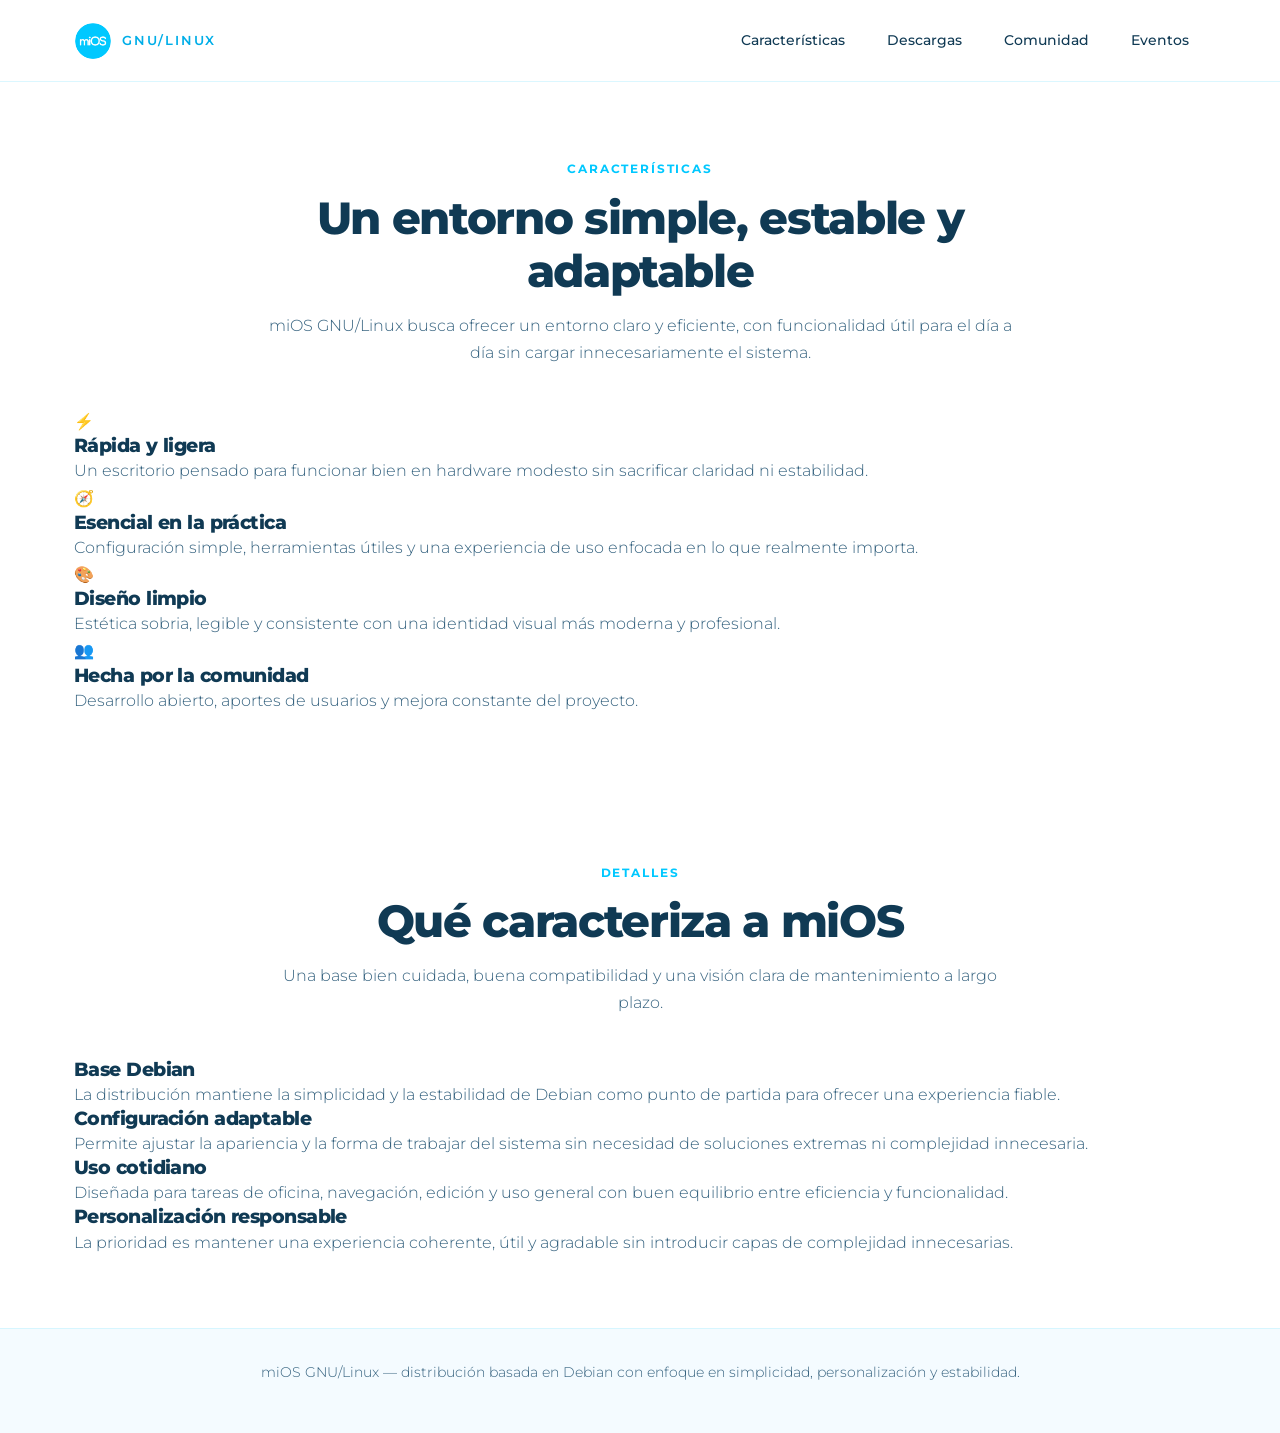
==== commit 1fd49fed: "Nuevo diseño. Un nuevo diseño. Ni modo😇️" ====
--- a/caracteristicas.html
+++ b/caracteristicas.html
@@ -6,23 +6,22 @@
   <title>miOS — Características</title>
   <link rel="preconnect" href="https://fonts.googleapis.com" />
   <link rel="preconnect" href="https://fonts.gstatic.com" crossorigin />
-  <link href="https://fonts.googleapis.com/css2?family=Comfortaa:wght@400;600;700&family=Varela+Round&display=swap" rel="stylesheet" />
+  <link href="https://fonts.googleapis.com/css2?family=Comfortaa:wght@400;600;700&family=Montserrat:wght@300;400;500;600;700;800&display=swap" rel="stylesheet" />
   <link rel="icon" href="favicon.svg" type="image/svg+xml" />
   <link rel="stylesheet" href="styles.css" />
 </head>
 <body>
   <header class="header">
     <div class="header-inner">
-      <a href="index.html" class="brand">
-        <span class="brand-get">Get a</span>
-        <img class="brand-logo" src="logo-mios.png" alt="miOS logotipo" width="44" height="44" />
+      <a href="index.html" class="brand" aria-label="miOS GNU/Linux inicio">
+        <img class="brand-logo" src="logo-mios.png" alt="miOS logotipo" width="38" height="38" />
         <span class="brand-sub">GNU/Linux</span>
       </a>
       <nav>
         <a href="caracteristicas.html">Características</a>
-        <a href="comparativa.html">Comparativa</a>
         <a href="descargas.html">Descargas</a>
         <a href="comunidad.html">Comunidad</a>
+        <a href="eventos.html">Eventos</a>
       </nav>
     </div>
   </header>
@@ -31,70 +30,64 @@
     <section class="section">
       <div class="section-head">
         <span>Características</span>
-        <h2 class="animate-letters">Todo lo que necesitas para sentir tu PC vivo otra vez</h2>
-        <p>Una distribución minimalista y flexible que apuesta por la libertad, el rendimiento y un escritorio ligero.</p>
+        <h2>Un entorno simple, estable y adaptable</h2>
+        <p>miOS GNU/Linux busca ofrecer un entorno claro y eficiente, con funcionalidad útil para el día a día sin cargar innecesariamente el sistema.</p>
       </div>
+
       <div class="grid cards-grid">
         <article class="card">
           <div class="card-icon">⚡</div>
           <h3>Rápida y ligera</h3>
-          <p>XFCE optimizado para un uso ágil, incluso en hardware antiguo.</p>
+          <p>Un escritorio pensado para funcionar bien en hardware modesto sin sacrificar claridad ni estabilidad.</p>
         </article>
         <article class="card">
-          <div class="card-icon">🔒</div>
-          <h3>Privacidad real</h3>
-          <p>Sin telemetría, sin datos enviados, transparencia total.</p>
+          <div class="card-icon">🧭</div>
+          <h3>Esencial en la práctica</h3>
+          <p>Configuración simple, herramientas útiles y una experiencia de uso enfocada en lo que realmente importa.</p>
         </article>
         <article class="card">
           <div class="card-icon">🎨</div>
-          <h3>Diseño amable</h3>
-          <p>Interfaz clara, tipografía suave y un entorno cómodo para tus ojos.</p>
+          <h3>Diseño limpio</h3>
+          <p>Estética sobria, legible y consistente con una identidad visual más moderna y profesional.</p>
         </article>
         <article class="card">
           <div class="card-icon">👥</div>
           <h3>Hecha por la comunidad</h3>
-          <p>Tu opinión importa. Construida junto a usuarios y colaboradoras.</p>
+          <p>Desarrollo abierto, aportes de usuarios y mejora constante del proyecto.</p>
         </article>
       </div>
     </section>
+
     <section class="section">
       <div class="section-head">
-        <span>Detalles técnicos</span>
-        <h2 class="animate-letters">Qué incluye miOS</h2>
-        <p>Resumen de componentes, requisitos y opciones de personalización.</p>
+        <span>Detalles</span>
+        <h2>Qué caracteriza a miOS</h2>
+        <p>Una base bien cuidada, buena compatibilidad y una visión clara de mantenimiento a largo plazo.</p>
       </div>
 
       <div class="grid cards-grid">
         <article class="card">
-          <h3>Requisitos y rendimiento</h3>
-          <p>Requiere mínimo 2GB de RAM para una experiencia fluida. En pruebas el sistema en reposo suele usar alrededor de 650–690 MB; con más RAM y aplicaciones abiertas el consumo puede subir a 1.2–2.2 GB.</p>
+          <h3>Base Debian</h3>
+          <p>La distribución mantiene la simplicidad y la estabilidad de Debian como punto de partida para ofrecer una experiencia fiable.</p>
         </article>
         <article class="card">
-          <h3>Software incluido</h3>
-          <p>Conjunto de aplicaciones ligeras para tareas diarias: gestor de archivos, navegador, editor de texto, cliente de correo y reproductor multimedia. El objetivo es ofrecer una experiencia usable sin sobrecargar el hardware.</p>
+          <h3>Configuración adaptable</h3>
+          <p>Permite ajustar la apariencia y la forma de trabajar del sistema sin necesidad de soluciones extremas ni complejidad innecesaria.</p>
         </article>
         <article class="card">
-          <h3>Sistema base y actualizaciones</h3>
-          <p>Basada en Debian estable. <strong>miOS no mantiene repositorios APT oficiales</strong>; la imagen ISO incluye paquetes seleccionados tomados de Debian y de fuentes comunitarias. Las actualizaciones de seguridad provienen principalmente de los repositorios de Debian; el proyecto publica imágenes y parches mantenidos por la comunidad.</p>
-          <p>Gestión de paquetes: APT (dpkg/apt). Snaps no incluidos por defecto.</p>
+          <h3>Uso cotidiano</h3>
+          <p>Diseñada para tareas de oficina, navegación, edición y uso general con buen equilibrio entre eficiencia y funcionalidad.</p>
         </article>
         <article class="card">
-          <h3>Privacidad y personalización</h3>
-          <p>Sin telemetría activa. La distribución incluye herramientas y temas para personalizar el escritorio XFCE de forma sencilla.</p>
+          <h3>Personalización responsable</h3>
+          <p>La prioridad es mantener una experiencia coherente, útil y agradable sin introducir capas de complejidad innecesarias.</p>
         </article>
-      </div>
-
-      <div class="cta-block">
-        <h4>¿Quieres ayudar?</h4>
-        <p>Únete a la comunidad para reportar errores, colaborar en traducciones, creación de imágenes y documentación. Encontrarás soporte en el canal y el chat.</p>
       </div>
     </section>
   </main>
 
   <footer class="footer">
-    <p>miOS — una distro personalizable basada en Debian. Sin Snaps. Sin telemetría. Para la comunidad.</p>
+    <p>miOS GNU/Linux — distribución basada en Debian con enfoque en simplicidad, personalización y estabilidad.</p>
   </footer>
-
-  <script src="script.js"></script>
 </body>
 </html>
--- a/styles.css
+++ b/styles.css
@@ -1,45 +1,44 @@
-/* ==========================================================================
-   miOS — Sistema de diseño (Comfortaa + Varela Round · azul · púrpura)
-   ========================================================================== */
-
-@import url('https://fonts.googleapis.com/css2?family=Comfortaa:wght@400;600;700&family=Varela+Round&display=swap');
+/* =========================================================
+   miOS — Sistema de diseño (GNOME HIG inspired)
+   ========================================================= */
+
+@import url('https://fonts.googleapis.com/css2?family=Comfortaa:wght@400;600;700&family=Montserrat:wght@300;400;500;600;700;800&display=swap');
 
 :root {
-  --white: #ffffff;
-  --black: #050508;
-  --bg-dark: #06060c;
-  --bg-card: #0c0c14;
-  --bg-card-hover: #12121c;
-  --bg-contrast: #0a0a12;
-  --bg-elevated: #101018;
-
-  --text-light: #f8fafc;
-  --text-muted: #a1a8b8;
-
-  --accent-blue: #3b82f6;
-  --accent-blue-bright: #60a5fa;
-  --accent-purple: #a855f7;
-  --accent-purple-deep: #7c3aed;
-  --accent-cyan: #22d3ee;
-
-  --gradient-accent: linear-gradient(135deg, var(--accent-blue) 0%, var(--accent-purple) 100%);
-  --gradient-glow: radial-gradient(ellipse 80% 60% at 50% -20%, rgba(59, 130, 246, 0.22) 0%, transparent 55%),
-    radial-gradient(ellipse 60% 50% at 90% 10%, rgba(168, 85, 247, 0.15) 0%, transparent 50%);
-
-  --font-headings: 'Comfortaa', sans-serif;
-  --font-body: 'Varela Round', sans-serif;
-
+  --blue: #00C8FF;
+  --pink: #F9438A;
+  --yellow: #FDDF39;
+  --green: #3FD28B;
+
+  --bg-dark: #ffffff;
+  --bg-deep: #f4fbff;
+  --bg-surface: #eaf9ff;
+  --bg-surface-strong: #dff6ff;
+  --bg-panel: #ffffff;
+  --bg-panel-alt: #f8fdff;
+
+  --text-white: #ffffff;
+  --text-muted: #35627f;
+  --text-soft: #103a54;
+
+  --accent: var(--blue);
+  --accent-strong: #2ed3ff;
+  --accent-deep: #00AEE8;
+  --border: rgba(0, 200, 255, 0.18);
+  --border-strong: rgba(0, 200, 255, 0.42);
+
+  --font-brand: 'Comfortaa', sans-serif;
+  --font-display: 'Montserrat', sans-serif;
+  --font-body: 'Montserrat', sans-serif;
+
+  --radius-sm: 12px;
   --radius-md: 16px;
-  --radius-lg: 20px;
-  --radius-xl: 24px;
+  --radius-lg: 22px;
+  --radius-xl: 28px;
   --radius-pill: 999px;
 
-  --shadow-soft: 0 8px 32px rgba(0, 0, 0, 0.35);
-  --shadow-card: 0 12px 40px rgba(0, 0, 0, 0.4), 0 0 0 1px rgba(255, 255, 255, 0.04);
-  --shadow-glow-blue: 0 8px 32px rgba(59, 130, 246, 0.25);
-  --shadow-glow-purple: 0 8px 32px rgba(168, 85, 247, 0.2);
-
-  --transition: all 0.35s cubic-bezier(0.16, 1, 0.3, 1);
+  --shadow-soft: 0 10px 24px rgba(0, 0, 0, 0.12);
+  --transition: all 0.2s ease;
 }
 
 * {
@@ -53,922 +52,818 @@
 }
 
 body {
-  background-color: var(--bg-dark);
-  background-image: var(--gradient-glow);
-  background-attachment: fixed;
-  color: var(--text-light);
+  background: #ffffff;
+  color: var(--text-soft);
   font-family: var(--font-body);
-  line-height: 1.65;
-  overflow-x: hidden;
+  line-height: 1.7;
+  font-weight: 400;
   -webkit-font-smoothing: antialiased;
-}
-
-h1, h2, h3, h4,
-.section-head h2,
-.section-head h3,
-.hero h1,
-.card h3,
-.compare-info h3,
-.downloads-title-box h3,
-.glow-card h3,
-.community-card h3 {
-  font-family: var(--font-headings);
-  font-weight: 700;
-  letter-spacing: -0.02em;
-}
-
-/* ==========================================================================
-   HEADER & NAVEGACIÓN
-   ========================================================================== */
+  text-rendering: optimizeLegibility;
+}
+
+img {
+  max-width: 100%;
+  display: block;
+}
+
+a {
+  color: inherit;
+}
+
+h1, h2, h3, h4, h5 {
+  font-family: var(--font-display);
+  letter-spacing: -0.03em;
+  line-height: 1.18;
+}
+
+h1, h2, h3 {
+  font-weight: 800;
+}
+
+p, li, span, small {
+  font-family: var(--font-body);
+}
+
+p {
+  color: var(--text-muted);
+  font-weight: 300;
+}
+
+strong {
+  font-weight: 600;
+}
+
 .header {
-  background: rgba(6, 6, 12, 0.88);
-  backdrop-filter: blur(16px);
-  -webkit-backdrop-filter: blur(16px);
-  border-bottom: 1px solid rgba(255, 255, 255, 0.06);
   position: sticky;
   top: 0;
   z-index: 100;
-  transition: transform 0.35s cubic-bezier(0.16, 1, 0.3, 1);
+  background: #ffffff;
+  border-bottom: 1px solid rgba(0, 200, 255, 0.14);
 }
 
 .header-inner {
-  max-width: 1200px;
+  max-width: 1180px;
   margin: 0 auto;
   padding: 18px 24px;
   display: flex;
+  align-items: center;
   justify-content: space-between;
+  gap: 16px;
+}
+
+.brand {
+  display: inline-flex;
   align-items: center;
-}
-
-.brand {
-  display: flex;
-  align-items: center;
-  gap: 12px;
+  gap: 10px;
   text-decoration: none;
 }
 
-.brand-get {
-  font-family: var(--font-body);
-  font-size: 0.65rem;
+.brand-mark {
+  font-family: var(--font-brand);
+  font-size: 1.3rem;
+  font-weight: 700;
+  color: var(--text-soft);
+}
+
+.brand-logo {
+  width: 38px;
+  height: 38px;
+  border-radius: 50%;
+  object-fit: cover;
+  border: 1px solid rgba(255, 255, 255, 0.15);
+}
+
+.brand-sub {
+  font-family: var(--font-display);
+  font-size: 0.8rem;
   text-transform: uppercase;
-  letter-spacing: 2px;
-  background: var(--gradient-accent);
-  -webkit-background-clip: text;
-  background-clip: text;
-  color: transparent;
-  font-weight: 700;
-}
-
-.brand-logo {
-  border-radius: var(--radius-pill);
-  width: 44px;
-  height: 44px;
-  object-fit: cover;
-  box-shadow: var(--shadow-glow-blue);
-  border: 2px solid rgba(59, 130, 246, 0.35);
-}
-
-.brand-sub {
-  font-family: var(--font-headings);
-  font-weight: 700;
-  font-size: 1.05rem;
-  color: var(--text-light);
+  letter-spacing: 0.14em;
+  color: var(--accent-deep);
+  font-weight: 600;
 }
 
 nav {
   display: flex;
   flex-wrap: wrap;
+  align-items: center;
+  justify-content: center;
   gap: 8px;
+}
+
+nav a {
+  padding: 10px 16px;
+  border-radius: var(--radius-pill);
+  text-decoration: none;
+  color: var(--text-soft);
+  font-size: 0.86rem;
+  font-weight: 500;
+  border: 1px solid transparent;
+  transition: var(--transition);
+}
+
+nav a:hover,
+nav a:focus-visible {
+  color: var(--accent-deep);
+  border-color: var(--border-strong);
+  background: rgba(0, 200, 255, 0.05);
+}
+
+main {
+  min-height: 70vh;
+}
+
+.section,
+.hero {
+  max-width: 1180px;
+  margin: 0 auto;
+  padding: 72px 24px;
+}
+
+.hero {
+  padding-top: 18px;
+  padding-bottom: 32px;
+  background: transparent;
+  color: var(--text-white);
+  border-bottom: none;
+}
+
+.hero-gallery {
+  max-width: 1200px;
+}
+
+.gallery-shell {
+  position: relative;
+  width: min(100%, 1100px);
+  margin: 0 auto;
+  aspect-ratio: 16 / 9;
+  border-radius: 28px;
+  overflow: hidden;
+  border: 1px solid rgba(0, 200, 255, 0.18);
+  background: #f4fbff;
+}
+
+.gallery-track {
+  position: relative;
+  width: 100%;
+  height: 100%;
+}
+
+.gallery-slide {
+  position: absolute;
+  inset: 0;
+  margin: 0;
+  opacity: 0;
+}
+
+.gallery-slide img {
+  width: 100%;
+  height: 100%;
+  object-fit: cover;
+  display: block;
+  background: #dff6ff;
+}
+
+.gallery-cta {
+  position: absolute;
+  right: 28px;
+  bottom: 28px;
+  display: inline-flex;
+  align-items: center;
   justify-content: center;
-}
-
-nav a {
+  padding: 12px 22px;
+  border-radius: 999px;
+  text-decoration: none;
+  background: #ffffff;
+  color: var(--text-soft);
+  font-weight: 700;
+  border: 1px solid rgba(0, 200, 255, 0.2);
+}
+
+.slide-one {
+  animation: heroSlideOne 12s infinite;
+}
+
+.slide-two {
+  animation: heroSlideTwo 12s infinite;
+}
+
+@keyframes heroSlideOne {
+  0%, 45% { opacity: 1; }
+  50%, 100% { opacity: 0; }
+}
+
+@keyframes heroSlideTwo {
+  0%, 45% { opacity: 0; }
+  50%, 95% { opacity: 1; }
+  100% { opacity: 0; }
+}
+
+@media (max-width: 780px) {
+  .gallery-shell {
+    border-radius: 20px;
+  }
+
+  .gallery-cta {
+    right: 16px;
+    bottom: 16px;
+    padding: 10px 16px;
+    font-size: 0.8rem;
+  }
+}
+
+.feature-stack {
+  max-width: 1180px;
+  margin: 0 auto;
+  padding: 12px 24px 0;
+  display: grid;
+  gap: 22px;
+}
+
+.feature-panel {
+  display: grid;
+  grid-template-columns: 1.1fr 0.9fr;
+  align-items: center;
+  gap: 28px;
+  padding: 26px;
+  border-radius: 28px;
+  border: 1px solid rgba(16, 58, 84, 0.08);
+}
+
+.feature-blue {
+  background: var(--blue);
+}
+
+.feature-pink {
+  background: var(--pink);
+}
+
+.feature-yellow {
+  background: var(--yellow);
+}
+
+.feature-green {
+  background: var(--green);
+}
+
+.feature-pink,
+.feature-green {
+  grid-template-columns: 0.8fr 1.2fr;
+}
+
+.feature-media {
+  width: 100%;
+  min-height: 240px;
+  border-radius: 22px;
+  overflow: hidden;
+  border: 1px solid rgba(16, 58, 84, 0.08);
+  background: rgba(255, 255, 255, 0.18);
+}
+
+.feature-media img {
+  width: 100%;
+  height: 100%;
+  object-fit: cover;
+  display: block;
+}
+
+.feature-copy {
+  display: flex;
+  flex-direction: column;
+  justify-content: center;
+  gap: 10px;
+  color: #0b1d2f;
+}
+
+.feature-tag {
+  font-size: 0.74rem;
+  font-weight: 800;
+  letter-spacing: 0.12em;
+  text-transform: uppercase;
+  opacity: 0.8;
+}
+
+.feature-copy h3 {
+  font-size: clamp(2rem, 4vw, 3rem);
+  line-height: 1.1;
+}
+
+.feature-copy p {
+  font-size: 1rem;
+  max-width: 42ch;
+  color: rgba(11, 29, 47, 0.78);
+}
+
+.feature-panel:nth-child(even) .feature-copy {
+  order: 1;
+}
+
+.feature-panel:nth-child(even) .feature-media {
+  order: 2;
+}
+
+.events-preview {
+  max-width: 1180px;
+  margin: 0 auto;
+  padding: 32px 24px 64px;
+}
+
+.events-header {
+  display: flex;
+  align-items: end;
+  justify-content: space-between;
+  gap: 16px;
+  margin-bottom: 20px;
+}
+
+.events-header span {
+  text-transform: uppercase;
+  letter-spacing: 0.14em;
+  font-size: 0.74rem;
+  font-weight: 800;
+  color: var(--accent);
+}
+
+.events-header h3 {
+  font-size: clamp(2rem, 3vw, 2.8rem);
+  color: var(--text-soft);
+}
+
+.events-grid {
+  display: grid;
+  grid-template-columns: 1fr;
+  gap: 22px;
+}
+
+.events-list {
+  display: grid;
+  grid-template-columns: minmax(0, 1fr);
+  gap: 24px;
+}
+
+.event-card {
+  display: grid;
+  grid-template-columns: minmax(260px, 0.9fr) minmax(0, 1.1fr);
+  align-items: stretch;
+  color: inherit;
+  text-decoration: none;
+  background: #ffffff;
+  border: 1px solid rgba(0, 200, 255, 0.18);
+  border-radius: 24px;
+  overflow: hidden;
+}
+
+.event-card h4 {
+  font-size: 1.4rem;
+  margin-bottom: 8px;
+  color: var(--text-soft);
+}
+
+.event-card p {
+  font-size: 0.96rem;
   color: var(--text-muted);
+}
+
+.events-page {
+  max-width: 1180px;
+  margin: 0 auto;
+  padding: 64px 24px 80px;
+}
+
+.events-page .events-header {
+  align-items: end;
+  margin-bottom: 28px;
+}
+
+.events-page .events-header h1 {
+  font-size: clamp(2.4rem, 5vw, 3.6rem);
+  color: var(--text-soft);
+}
+
+.events-page .events-header p {
+  max-width: 48ch;
+}
+
+.event-image {
+  width: 100%;
+  min-height: 260px;
+  aspect-ratio: 16 / 9;
+  display: block;
+  object-fit: cover;
+  background-color: var(--bg-surface-strong);
+}
+
+.event-details {
+  display: flex;
+  flex-direction: column;
+  align-items: flex-start;
+  justify-content: center;
+  padding: clamp(22px, 4vw, 42px);
+}
+
+.event-status {
+  display: inline-flex;
+  margin-bottom: 12px;
+  padding: 5px 10px;
+  border: 1px solid rgba(0, 200, 255, 0.3);
+  border-radius: 999px;
+  color: var(--text-soft);
+  font-size: 0.76rem;
+  font-weight: 700;
+}
+
+.event-status-complete {
+  border-color: var(--pink);
+  background: var(--pink);
+  color: #ffffff;
+}
+
+.event-date {
+  display: block;
+  margin-bottom: 8px;
+  color: var(--accent-deep);
+  font-size: 0.84rem;
+  font-weight: 700;
+}
+
+.event-details h2 {
+  margin-bottom: 8px;
+  color: var(--text-soft);
+  font-size: 1.5rem;
+}
+
+.event-details p {
+  font-size: 0.96rem;
+}
+
+.event-read-more {
+  display: inline-flex;
+  margin-top: 22px;
+  color: var(--accent-deep);
+  font-size: 0.9rem;
+  font-weight: 700;
+}
+
+.event-card:hover .event-read-more,
+.event-card:focus-visible .event-read-more {
+  text-decoration: underline;
+  text-underline-offset: 4px;
+}
+
+.event-detail-page {
+  max-width: 980px;
+  margin: 0 auto;
+  padding: 48px 24px 80px;
+}
+
+.event-back-link {
+  display: inline-flex;
+  margin-bottom: 24px;
+  color: var(--accent-deep);
+  font-weight: 700;
   text-decoration: none;
-  font-family: var(--font-body);
-  font-size: 0.88rem;
+}
+
+.event-back-link:hover,
+.event-back-link:focus-visible {
+  text-decoration: underline;
+  text-underline-offset: 4px;
+}
+
+.event-detail-image {
+  width: 100%;
+  aspect-ratio: 16 / 9;
+  min-height: 220px;
+  margin-bottom: 32px;
+  display: block;
+  object-fit: cover;
+  border: 1px solid rgba(0, 200, 255, 0.18);
+  border-radius: 24px;
+  background-color: var(--bg-surface-strong);
+}
+
+.event-article {
+  max-width: 720px;
+  margin: 0 auto;
+}
+
+.event-article h1 {
+  margin-bottom: 14px;
+  color: var(--text-soft);
+  font-size: clamp(2.2rem, 5vw, 3.5rem);
+}
+
+.event-article p {
+  margin-top: 18px;
+  font-size: 1.04rem;
+}
+
+.event-article .event-date {
+  margin: 12px 0 18px;
+}
+
+@media (max-width: 780px) {
+  .feature-panel {
+    grid-template-columns: 1fr;
+    padding: 18px;
+  }
+
+  .feature-panel:nth-child(even) .feature-copy,
+  .feature-panel:nth-child(even) .feature-media {
+    order: initial;
+  }
+
+  .feature-media {
+    min-height: 200px;
+  }
+
+  .events-grid {
+    grid-template-columns: 1fr;
+  }
+
+  .event-card {
+    grid-template-columns: 1fr;
+  }
+
+  .event-image {
+    min-height: 0;
+    aspect-ratio: 16 / 9;
+  }
+
+  .events-header {
+    flex-direction: column;
+    align-items: flex-start;
+  }
+
+  .events-page {
+    padding: 42px 18px 56px;
+  }
+
+  .event-detail-page {
+    padding: 32px 18px 56px;
+  }
+}
+
+.section-head {
+  text-align: center;
+  max-width: 760px;
+  margin: 0 auto 42px;
+}
+
+.section-head span {
+  display: inline-block;
+  margin-bottom: 12px;
+  color: var(--accent);
+  text-transform: uppercase;
+  letter-spacing: 0.16em;
+  font-size: 0.72rem;
   font-weight: 700;
-  padding: 10px 18px;
+}
+
+.section-head h2 {
+  font-size: clamp(2rem, 4vw, 2.8rem);
+  margin-bottom: 14px;
+}
+
+.section-head p {
+  font-size: 1rem;
+}
+
+.glow-card {
+  max-width: 980px;
+  margin: 0 auto;
+  background: #ffffff;
+  border: 1px solid rgba(0, 200, 255, 0.18);
+  border-radius: var(--radius-xl);
+  padding: 36px 28px;
+  text-align: center;
+}
+
+.glow-card h3 {
+  font-size: clamp(1.8rem, 4vw, 2.6rem);
+  margin-bottom: 10px;
+  color: var(--text-soft);
+}
+
+.glow-card p {
+  font-size: 1rem;
+  margin-bottom: 24px;
+  color: var(--text-muted);
+}
+
+.btn {
+  display: inline-flex;
+  align-items: center;
+  justify-content: center;
+  padding: 13px 22px;
   border-radius: var(--radius-pill);
+  text-decoration: none;
+  font-weight: 700;
+  font-size: 0.9rem;
   transition: var(--transition);
   border: 1px solid transparent;
 }
 
-nav a:hover {
-  color: var(--text-light);
-  background: rgba(255, 255, 255, 0.05);
-  border-color: rgba(168, 85, 247, 0.25);
-}
-
-/* ==========================================================================
-   HERO
-   ========================================================================== */
-.hero {
-  padding: 48px 24px 88px;
+.btn.primary {
+  background: var(--accent);
+  color: #ffffff;
+}
+
+.btn.primary:hover {
+  background: var(--accent-strong);
+}
+
+.btn.outline {
+  background: rgba(255, 255, 255, 0.08);
+  color: var(--text-white);
+  border-color: rgba(255,255,255,0.24);
+}
+
+.btn.outline:hover {
+  background: rgba(255, 255, 255, 0.12);
+}
+
+.footer {
+  padding: 32px 24px 48px;
+  border-top: 1px solid rgba(0, 200, 255, 0.12);
+  background: #f4fbff;
+}
+
+.footer p {
+  max-width: 780px;
+  margin: 0 auto;
   text-align: center;
-  position: relative;
-}
-
-.hero::before {
-  content: "";
-  position: absolute;
-  inset: 0;
-  background: radial-gradient(circle at 50% 0%, rgba(59, 130, 246, 0.12) 0%, transparent 50%),
-    radial-gradient(circle at 80% 30%, rgba(168, 85, 247, 0.08) 0%, transparent 45%);
-  pointer-events: none;
-}
-
-.hero-shell {
-  max-width: 1000px;
-  margin: 0 auto;
-  display: flex;
-  flex-direction: column;
-  align-items: center;
-  gap: 36px;
-  position: relative;
-  z-index: 1;
-}
-
-.hero-copy {
-  max-width: 750px;
-}
-
-.eyebrow {
-  font-family: var(--font-headings);
-  text-transform: uppercase;
-  background: var(--gradient-accent);
-  -webkit-background-clip: text;
-  background-clip: text;
-  color: transparent;
-  letter-spacing: 3px;
-  font-weight: 700;
-  font-size: 0.75rem;
+  color: var(--text-muted);
+  font-size: 0.88rem;
+}
+
+.dl-layout {
+  display: grid;
+  gap: 26px;
+  max-width: 980px;
+  margin: 0 auto;
+}
+
+.download-banner,
+.download-editions {
+  background: #ffffff;
+  border: 1px solid rgba(0, 200, 255, 0.14);
+  border-radius: var(--radius-xl);
+  padding: 34px 28px;
+}
+
+.download-banner {
+  border-color: rgba(0, 200, 255, 0.3);
+}
+
+.download-banner h3 {
+  font-size: clamp(1.8rem, 3vw, 2.7rem);
   margin-bottom: 14px;
-  display: inline-block;
-}
-
-.hero h1 {
-  font-size: clamp(2.4rem, 6vw, 3.5rem);
-  margin-bottom: 18px;
-}
-
-.hero-text {
-  font-size: 1.12rem;
-  color: var(--text-muted);
-  margin-bottom: 26px;
-}
-
-.hero-pill-group {
-  display: flex;
-  flex-wrap: wrap;
-  justify-content: center;
-  gap: 10px;
-  margin-bottom: 30px;
-}
-
-.hero-pill-group span {
-  background: rgba(255, 255, 255, 0.04);
-  border: 1px solid rgba(168, 85, 247, 0.2);
-  color: var(--text-muted);
-  padding: 8px 16px;
-  border-radius: var(--radius-pill);
-  font-size: 0.78rem;
-  box-shadow: var(--shadow-soft);
-}
-
-.hero-buttons {
-  display: flex;
-  justify-content: center;
-  flex-wrap: wrap;
-  gap: 14px;
-  margin-bottom: 18px;
-}
-
-.hero-note {
-  font-size: 0.8rem;
-  color: rgba(255, 255, 255, 0.45);
-}
-
-.hero-media {
-  width: 100%;
-  max-width: 680px;
-  border-radius: var(--radius-xl);
-  background: var(--bg-elevated);
-  border: 1px solid rgba(59, 130, 246, 0.15);
-  padding: 14px;
-  box-shadow: var(--shadow-card), var(--shadow-glow-purple);
-}
-
-.device-img {
-  width: 100%;
-  height: auto;
-  display: block;
-  border-radius: var(--radius-lg);
-}
-
-/* ==========================================================================
-   QUICK LINKS (diagonal)
-   ========================================================================== */
-.quick-links {
-  background: var(--bg-contrast);
-  position: relative;
-  padding: 100px 24px 88px;
-}
-
-.quick-links::before {
-  content: "";
-  position: absolute;
-  top: -40px;
-  left: 0;
-  width: 100%;
-  height: 42px;
-  background: var(--bg-contrast);
-  clip-path: polygon(0 100%, 100% 0, 100% 100%);
-}
-
-/* ==========================================================================
-   SECCIONES
-   ========================================================================== */
-.section {
-  max-width: 1200px;
-  margin: 0 auto;
-  padding: 88px 24px;
-}
-
-.section-head {
-  text-align: center;
-  margin-bottom: 52px;
-  max-width: 720px;
-  margin-left: auto;
-  margin-right: auto;
-}
-
-.section-head span {
-  font-family: var(--font-headings);
-  font-size: 0.75rem;
-  text-transform: uppercase;
-  letter-spacing: 2.5px;
-  background: var(--gradient-accent);
-  -webkit-background-clip: text;
-  background-clip: text;
-  color: transparent;
-  font-weight: 700;
-  display: inline-block;
-  margin-bottom: 14px;
-}
-
-.section-head h2 {
-  font-size: clamp(1.75rem, 4vw, 2.35rem);
+}
+
+.download-banner p {
   margin-bottom: 16px;
-}
-
-.section-head p {
-  color: var(--text-muted);
-  font-size: 1.02rem;
-}
-
-.section-head h3 {
-  font-size: 1.35rem;
-  margin-bottom: 12px;
-}
-
-.grid {
-  display: grid;
-  gap: 22px;
-  max-width: 1100px;
-  margin: 0 auto;
-}
-
-.cards-grid {
-  grid-template-columns: repeat(auto-fit, minmax(220px, 1fr));
-}
-
-/* Tarjetas */
-.card {
-  background: var(--bg-card);
-  border-radius: var(--radius-xl);
-  padding: 30px;
-  border: 1px solid rgba(255, 255, 255, 0.06);
-  transition: var(--transition);
-  display: flex;
-  flex-direction: column;
-  gap: 14px;
-  box-shadow: var(--shadow-soft);
-}
-
-.card.in-view {
-  animation: card-rise 0.55s cubic-bezier(0.16, 1, 0.3, 1) both;
-}
-
-@keyframes card-rise {
-  from {
-    opacity: 0.6;
-    transform: translateY(12px);
-  }
-  to {
-    opacity: 1;
-    transform: translateY(0);
-  }
-}
-
-.card:hover {
-  border-color: rgba(59, 130, 246, 0.35);
-  transform: translateY(-4px);
-  background: var(--bg-card-hover);
-  box-shadow: var(--shadow-card), var(--shadow-glow-blue);
-}
-
-.card-icon {
-  font-size: 1.45rem;
-  background: linear-gradient(135deg, rgba(59, 130, 246, 0.15), rgba(168, 85, 247, 0.12));
-  width: 48px;
-  height: 48px;
-  display: flex;
-  align-items: center;
-  justify-content: center;
+  max-width: 68ch;
+}
+
+.warning-box {
+  border: 1px solid rgba(255, 255, 255, 0.12);
+  background: rgba(255, 255, 255, 0.02);
   border-radius: var(--radius-md);
-  border: 1px solid rgba(168, 85, 247, 0.2);
-}
-
-.card h3 {
-  font-size: 1.18rem;
-}
-
-.card p {
-  font-size: 0.9rem;
-  color: var(--text-muted);
-  line-height: 1.55;
-}
-
-.card small,
-.card .quote-author {
-  color: var(--accent-blue-bright);
-  font-weight: 700;
-  margin-top: 8px;
-  display: block;
-  font-size: 0.85rem;
-}
-
-/* ==========================================================================
-   COMPARATIVA (compare-box)
-   ========================================================================== */
-.compare-container {
-  display: grid;
-  grid-template-columns: repeat(auto-fit, minmax(300px, 1fr));
-  gap: 28px;
-  max-width: 1000px;
-  margin: 0 auto;
-}
-
-.compare-box {
-  background: var(--bg-card);
-  border-radius: var(--radius-xl);
-  border: 1px solid rgba(255, 255, 255, 0.06);
-  overflow: hidden;
-  box-shadow: var(--shadow-soft);
-  transition: var(--transition);
-  display: flex;
-  flex-direction: column;
-}
-
-.compare-box:hover {
-  transform: translateY(-3px);
-  box-shadow: var(--shadow-card);
-}
-
-.compare-box.active {
-  border-color: rgba(59, 130, 246, 0.45);
-  box-shadow: var(--shadow-card), var(--shadow-glow-blue), 0 0 60px rgba(168, 85, 247, 0.08);
-  background: linear-gradient(180deg, rgba(59, 130, 246, 0.06) 0%, var(--bg-card) 40%);
-}
-
-.compare-logo-wrapper {
-  display: flex;
-  align-items: center;
-  justify-content: center;
-  min-height: 160px;
-  padding: 28px;
-  border-radius: 0;
-}
-
-.compare-logo-wrapper img {
-  max-height: 72px;
-  max-width: 100%;
-  object-fit: contain;
-}
-
-.compare-logo-mios {
-  background: linear-gradient(135deg, rgba(59, 130, 246, 0.35), rgba(168, 85, 247, 0.35));
-}
-
-.compare-info {
-  padding: 28px 32px 36px;
-  display: flex;
-  flex-direction: column;
-  gap: 16px;
-}
-
-.compare-info h3 {
-  font-size: 1.45rem;
-}
-
-.compare-info .tagline,
-.compare-tag {
-  font-size: 0.9rem;
-  color: var(--text-muted);
-}
-
-.specs-list {
-  list-style: none;
-  display: flex;
-  flex-direction: column;
-  gap: 14px;
-}
-
-.specs-list li {
-  font-size: 0.9rem;
-  color: var(--text-muted);
-  display: flex;
-  align-items: flex-start;
-  gap: 10px;
-  line-height: 1.5;
-}
-
-.compare-box.active .specs-list li {
-  color: #e2e8f0;
-}
-
-/* Legacy compare-card (si se usa en otro lugar) */
-.compare-grid {
-  display: grid;
-  grid-template-columns: repeat(auto-fit, minmax(300px, 1fr));
-  gap: 28px;
-  max-width: 1000px;
-  margin: 40px auto 0;
-}
-
-.compare-card {
-  background: var(--bg-card);
-  border-radius: var(--radius-xl);
-  border: 1px solid rgba(255, 255, 255, 0.06);
-  padding: 32px;
-  display: flex;
-  flex-direction: column;
-  gap: 24px;
-  transition: var(--transition);
-  box-shadow: var(--shadow-soft);
-}
-
-.compare-card.highlight {
-  border-color: rgba(168, 85, 247, 0.4);
-  box-shadow: var(--shadow-glow-purple);
-  background: radial-gradient(circle at top, rgba(168, 85, 247, 0.08) 0%, var(--bg-card) 55%);
-}
-
-.compare-brand {
-  display: flex;
-  flex-direction: column;
-  align-items: center;
-  justify-content: center;
-  gap: 16px;
-  background: rgba(255, 255, 255, 0.02);
-  border: 1px solid rgba(255, 255, 255, 0.06);
-  padding: 24px;
-  border-radius: var(--radius-lg);
-  min-height: 180px;
-  text-align: center;
-}
-
-.compare-brand img {
-  max-height: 80px;
-  max-width: 100%;
-  object-fit: contain;
-}
-
-.miOS-mark {
-  background: var(--gradient-accent);
-  color: var(--black) !important;
-  font-family: var(--font-headings);
-  font-weight: 700;
-  font-size: 1.8rem;
-  padding: 10px 28px;
-  border-radius: var(--radius-md);
-  display: inline-block;
-  box-shadow: var(--shadow-glow-blue);
-}
-
-.compare-card ul {
-  list-style: none;
-  display: flex;
-  flex-direction: column;
-  gap: 14px;
-}
-
-.compare-card ul li {
-  font-size: 0.88rem;
-  line-height: 1.5;
-  color: var(--text-muted);
-  display: flex;
-  align-items: flex-start;
-  gap: 10px;
-}
-
-.compare-card.highlight ul li {
-  color: #f1f5f9;
-}
-
-/* ==========================================================================
-   DESCARGAS
-   ========================================================================== */
-.downloads-container {
-  background: var(--bg-card);
-  border: 1px solid rgba(255, 255, 255, 0.06);
-  border-radius: var(--radius-xl);
-  padding: 48px 36px;
-  max-width: 950px;
-  margin: 0 auto;
-  box-shadow: var(--shadow-card);
-}
-
-.downloads-title-box {
-  text-align: center;
-  margin-bottom: 44px;
-}
-
-.downloads-title-box h3 {
-  font-size: 2rem;
-  margin-bottom: 10px;
-}
-
-.downloads-title-box p {
-  font-size: 0.9rem;
-  color: var(--text-muted);
-  max-width: 700px;
-  margin: 0 auto;
+  padding: 16px 18px;
+  margin-top: 18px;
+}
+
+.warning-box strong {
+  color: var(--text-white);
+}
+
+.download-editions h3 {
+  font-size: 1.7rem;
+  margin-bottom: 20px;
+  color: var(--text-soft);
 }
 
 .editions-grid {
   display: grid;
-  grid-template-columns: repeat(auto-fit, minmax(280px, 1fr));
-  gap: 36px;
-  margin-bottom: 32px;
+  grid-template-columns: repeat(auto-fit, minmax(260px, 1fr));
+  gap: 24px;
 }
 
 .edition-card {
   display: flex;
   flex-direction: column;
-  align-items: center;
-  text-align: center;
-  gap: 22px;
-  padding: 24px;
-  border-radius: var(--radius-xl);
-  background: rgba(255, 255, 255, 0.02);
-  border: 1px solid rgba(255, 255, 255, 0.05);
-  transition: var(--transition);
-}
-
-.edition-card:hover {
-  border-color: rgba(59, 130, 246, 0.3);
-  background: rgba(59, 130, 246, 0.04);
-  box-shadow: var(--shadow-glow-blue);
+  gap: 18px;
+  padding: 22px 20px;
+  background: #ffffff;
+  border: 1px solid rgba(0, 200, 255, 0.14);
+  border-radius: var(--radius-lg);
+}
+
+.edition-card h4 {
+  font-size: 1.2rem;
+  color: var(--text-soft);
+}
+
+.edition-card p {
+  font-size: 0.9rem;
+  color: var(--text-muted);
 }
 
 .edition-media {
-  max-width: 280px;
-  width: 100%;
-  transition: var(--transition);
-  border-radius: var(--radius-lg);
+  background: var(--bg-panel-alt);
+  border-radius: var(--radius-md);
   overflow: hidden;
-  border: 1px solid rgba(168, 85, 247, 0.15);
-  padding: 8px;
-  background: var(--bg-elevated);
+  border: 1px solid var(--border);
 }
 
 .edition-media img {
   width: 100%;
-  height: auto;
-  object-fit: contain;
-  border-radius: var(--radius-md);
-}
-
-.edition-card:hover .edition-media {
-  transform: scale(1.02);
-}
-
-.edition-card h4 {
-  font-family: var(--font-headings);
-  font-size: 1.15rem;
-  font-weight: 700;
-  background: var(--gradient-accent);
-  -webkit-background-clip: text;
-  background-clip: text;
-  color: transparent;
-}
-
-.edition-card p {
-  font-size: 0.88rem;
-  color: var(--text-muted);
-  line-height: 1.55;
-  max-width: 260px;
-}
-
-.downloads-note {
-  text-align: center;
-  font-size: 0.88rem;
-  color: var(--text-muted);
-  border-top: 1px solid rgba(255, 255, 255, 0.06);
-  padding-top: 28px;
-}
-
-.code-hint {
-  margin-top: 22px;
-  font-family: ui-monospace, monospace;
-  font-size: 0.85rem;
-  color: var(--accent-cyan);
-  padding: 16px 20px;
-  background: rgba(59, 130, 246, 0.08);
-  border-radius: var(--radius-lg);
-  border: 1px solid rgba(59, 130, 246, 0.2);
-  display: inline-block;
-  text-align: left;
-}
-
-/* ==========================================================================
-   COMUNIDAD
-   ========================================================================== */
-.section-community {
-  position: relative;
 }
 
 .community-grid {
+  display: grid;
   grid-template-columns: repeat(auto-fit, minmax(260px, 1fr));
-  gap: 24px;
+  gap: 22px;
 }
 
 .community-card {
-  background: var(--bg-card);
-  border-radius: var(--radius-xl);
-  padding: 32px;
-  border: 1px solid rgba(255, 255, 255, 0.06);
-  text-decoration: none;
-  color: inherit;
-  transition: var(--transition);
-  box-shadow: var(--shadow-soft);
   display: flex;
   flex-direction: column;
   gap: 12px;
-}
-
-.community-card.in-view {
-  animation: card-rise 0.55s cubic-bezier(0.16, 1, 0.3, 1) both;
+  text-decoration: none;
+  padding: 28px 24px;
+  background: #ffffff;
+  border: 1px solid rgba(0, 200, 255, 0.14);
+  border-radius: var(--radius-xl);
+  transition: var(--transition);
 }
 
 .community-card:hover {
-  border-color: rgba(168, 85, 247, 0.4);
-  transform: translateY(-4px);
-  box-shadow: var(--shadow-card), var(--shadow-glow-purple);
+  border-color: var(--border-strong);
+  transform: translateY(-2px);
 }
 
 .community-card h3 {
   font-size: 1.2rem;
-  background: var(--gradient-accent);
-  -webkit-background-clip: text;
-  background-clip: text;
-  color: transparent;
-}
-
-.community-card p {
-  font-size: 0.9rem;
-  color: var(--text-muted);
+  color: var(--text-soft);
 }
 
 .instagram-announcement {
-  max-width: 720px;
-  margin: 40px auto 0;
-  padding: 24px 28px;
-  border-radius: var(--radius-xl);
-  background: linear-gradient(135deg, rgba(59, 130, 246, 0.1), rgba(168, 85, 247, 0.08));
-  border: 1px solid rgba(168, 85, 247, 0.25);
+  max-width: 780px;
+  margin: 28px auto 0;
   display: flex;
+  align-items: center;
   flex-wrap: wrap;
-  align-items: center;
-  gap: 16px;
-  box-shadow: var(--shadow-soft);
-}
-
-.instagram-announcement .badge.nuevo {
-  font-family: var(--font-headings);
-  font-size: 0.7rem;
-  font-weight: 700;
-  letter-spacing: 1px;
-  padding: 6px 14px;
-  border-radius: var(--radius-pill);
-  background: var(--gradient-accent);
-  color: var(--black);
-}
-
-.instagram-text {
-  flex: 1;
-  font-size: 0.95rem;
-  color: var(--text-muted);
-}
-
-.instagram-text a {
-  color: var(--accent-blue-bright);
-  word-break: break-all;
-}
-
-.instagram-text a:hover {
-  color: var(--accent-purple);
-}
-
-.cta-block {
-  max-width: 760px;
-  margin: 32px auto 0;
-  text-align: center;
-  color: var(--text-muted);
-  padding: 28px;
-  border-radius: var(--radius-xl);
+  gap: 12px;
+  padding: 18px 20px;
+  border-radius: var(--radius-lg);
   background: rgba(255, 255, 255, 0.02);
-  border: 1px solid rgba(255, 255, 255, 0.05);
-}
-
-.cta-block h4 {
-  font-family: var(--font-headings);
-  font-size: 1.15rem;
-  color: var(--text-light);
-  margin-bottom: 10px;
-}
-
-/* ==========================================================================
-   GLOW CARD / CTA
-   ========================================================================== */
-.glow-card {
-  background: var(--bg-card);
-  border: 1px solid rgba(59, 130, 246, 0.2);
-  border-radius: var(--radius-xl);
-  padding: 56px 40px;
-  text-align: center;
-  max-width: 820px;
-  margin: 0 auto;
-  box-shadow: var(--shadow-card),
-    0 0 80px rgba(59, 130, 246, 0.08),
-    0 0 60px rgba(168, 85, 247, 0.06);
-  position: relative;
-  overflow: hidden;
-}
-
-.glow-card::before {
-  content: "";
-  position: absolute;
-  inset: 0;
-  background: radial-gradient(circle at 50% 0%, rgba(168, 85, 247, 0.12) 0%, transparent 55%);
-  pointer-events: none;
-}
-
-.glow-card h3,
-.glow-card p,
-.glow-card .download-links-wrapper {
-  position: relative;
-  z-index: 1;
-}
-
-.glow-card h3 {
-  font-size: 1.85rem;
-  margin-bottom: 14px;
-}
-
-.glow-card p {
-  color: var(--text-muted);
-  margin-bottom: 34px;
-  font-size: 1.02rem;
-}
-
-.download-links-wrapper {
-  display: flex;
-  justify-content: center;
-  flex-wrap: wrap;
-  gap: 16px;
-}
-
-/* ==========================================================================
-   BOTONES
-   ========================================================================== */
-.btn {
-  font-family: var(--font-body);
-  font-weight: 700;
-  font-size: 0.9rem;
-  text-decoration: none;
-  padding: 14px 28px;
-  border-radius: var(--radius-pill);
-  transition: var(--transition);
+  border: 1px solid var(--border);
+}
+
+.badge.nuevo {
   display: inline-flex;
   align-items: center;
   justify-content: center;
-  border: none;
-  cursor: pointer;
-}
-
-.btn.primary {
-  background: var(--gradient-accent);
-  color: var(--white);
-  box-shadow: var(--shadow-glow-blue);
-}
-
-.btn.primary:hover {
-  filter: brightness(1.08);
-  transform: translateY(-2px);
-  box-shadow: var(--shadow-glow-purple);
-}
-
-.btn.outline {
-  background: rgba(255, 255, 255, 0.04);
-  border: 2px solid rgba(255, 255, 255, 0.18);
-  color: var(--text-light);
-}
-
-.btn.outline:hover {
-  border-color: var(--accent-purple);
-  color: var(--accent-blue-bright);
-  background: rgba(168, 85, 247, 0.08);
-}
-
-/* ==========================================================================
-   FOOTER
-   ========================================================================== */
-.footer {
-  border-top: 1px solid rgba(255, 255, 255, 0.06);
-  background: var(--bg-contrast);
-  padding: 36px 24px;
-  text-align: center;
-}
-
-.footer p {
-  font-size: 0.88rem;
-  color: var(--text-muted);
-  max-width: 640px;
-  margin: 0 auto;
-  line-height: 1.6;
-}
-
-/* ==========================================================================
-   ANIMACIONES (script.js)
-   ========================================================================== */
-.animate-letters .letter {
-  display: inline-block;
-  opacity: 0;
-  transform: translateY(12px);
-  animation: letter-in 0.5s cubic-bezier(0.16, 1, 0.3, 1) forwards;
-}
-
-.animate-letters.in-view .letter,
-.animate-letters[data-split-done="1"] .letter {
-  animation-play-state: running;
-}
-
-@keyframes letter-in {
-  to {
-    opacity: 1;
-    transform: translateY(0);
-  }
-}
-
-/* ==========================================================================
-   RESPONSIVE
-   ========================================================================== */
-@media (max-width: 768px) {
-  .section {
-    padding: 64px 16px;
-  }
-
-  .compare-grid,
-  .compare-container,
-  .editions-grid {
-    grid-template-columns: 1fr;
-    gap: 22px;
-  }
-
-  .hero-buttons,
-  .download-links-wrapper {
-    flex-direction: column;
-    width: 100%;
-    gap: 12px;
-  }
-
-  .btn {
-    width: 100%;
-  }
-
+  padding: 7px 10px;
+  border-radius: var(--radius-pill);
+  background: var(--accent);
+  color: #08171d;
+  font-size: 0.7rem;
+  font-weight: 800;
+  letter-spacing: 0.12em;
+  text-transform: uppercase;
+}
+
+.instagram-text {
+  margin: 0;
+  font-size: 0.95rem;
+  color: var(--text-soft);
+}
+
+.instagram-announcement a {
+  color: var(--accent);
+}
+
+@media (max-width: 780px) {
   .header-inner {
     flex-direction: column;
-    gap: 14px;
-  }
-
-  .glow-card {
-    padding: 40px 24px;
-  }
-
-  .downloads-container {
-    padding: 32px 20px;
-  }
-}
+    padding-top: 16px;
+    padding-bottom: 16px;
+  }
+
+  .hero-shell {
+    grid-template-columns: 1fr;
+  }
+
+  .section,
+  .hero {
+    padding-left: 18px;
+    padding-right: 18px;
+  }
+
+  .download-banner,
+  .download-editions {
+    padding: 28px 20px;
+  }
+}
